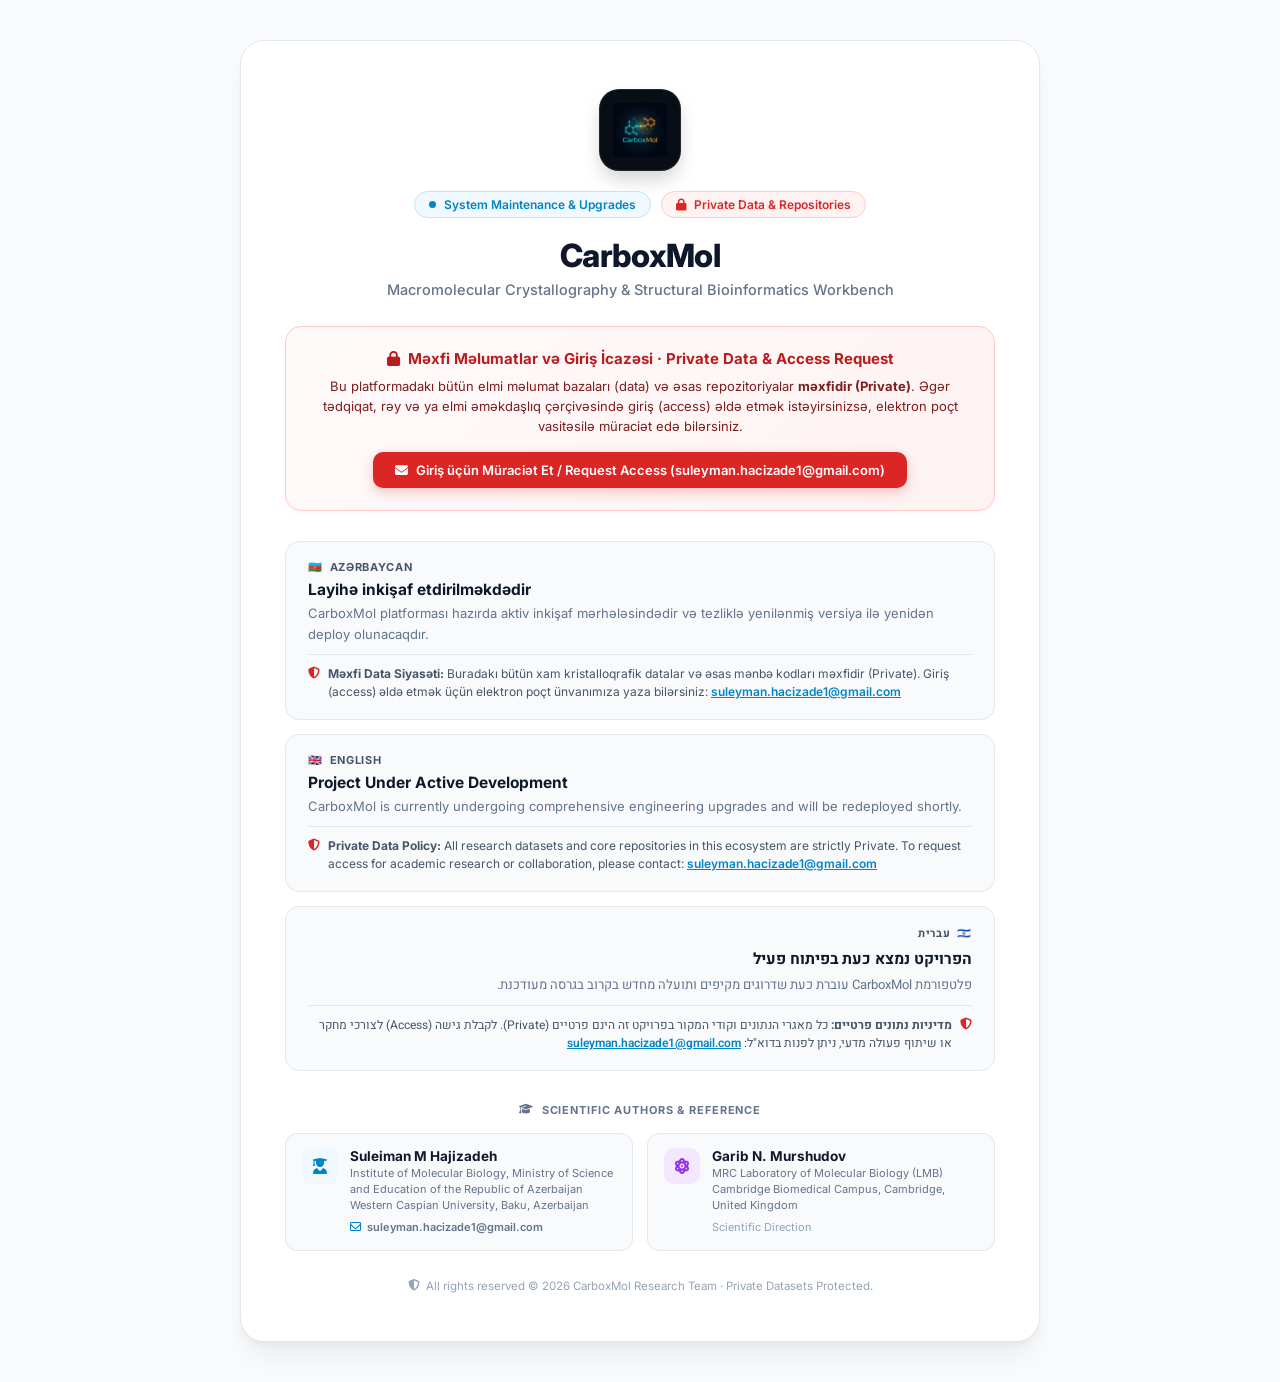
==== index.html @ 0e1c638e "docs: add private data policy and access request email to landing page" ====
<!DOCTYPE html>
<html lang="en">
<head>
    <meta charset="UTF-8">
    <meta name="viewport" content="width=device-width, initial-scale=1.0">
    <title>CarboxMol | System Maintenance &amp; Upgrades</title>
    <!-- Google Fonts -->
    <link rel="preconnect" href="https://fonts.googleapis.com">
    <link rel="preconnect" href="https://fonts.gstatic.com" crossorigin>
    <link href="https://fonts.googleapis.com/css2?family=Inter:wght@400;500;600;700;800&family=Heebo:wght@400;500;600;700;800&display=swap" rel="stylesheet">
    <!-- FontAwesome Icons -->
    <link rel="stylesheet" href="https://cdnjs.cloudflare.com/ajax/libs/font-awesome/6.5.1/css/all.min.css">
    <link rel="icon" type="image/x-icon" href="favicon.ico">
    <script>
        if (window.location.hostname.includes("carboxmol.vercel.app")) {
            window.location.replace("https://carboxmol.github.io" + window.location.pathname + window.location.search);
        }
    </script>

    <style>
        :root {
            --bg-page: #f8fafc;
            --bg-card: #ffffff;
            --text-main: #0f172a;
            --text-muted: #64748b;
            --border-color: #e2e8f0;
            --accent-blue: #0284c7;
            --accent-blue-bg: #f0f9ff;
            --accent-blue-border: #bae6fd;
            --accent-purple: #9333ea;
            --accent-purple-bg: #f3e8ff;
            --accent-red: #dc2626;
            --accent-red-bg: #fef2f2;
            --accent-red-border: #fecaca;
        }

        * {
            box-sizing: border-box;
            margin: 0;
            padding: 0;
        }

        body {
            font-family: 'Inter', system-ui, -apple-system, sans-serif;
            background-color: var(--bg-page);
            color: var(--text-main);
            min-height: 100vh;
            display: flex;
            align-items: center;
            justify-content: center;
            padding: 40px 16px;
        }

        .card {
            max-width: 800px;
            width: 100%;
            background: var(--bg-card);
            border: 1px solid var(--border-color);
            border-radius: 24px;
            box-shadow: 0 4px 6px -1px rgba(0, 0, 0, 0.04), 0 20px 25px -5px rgba(0, 0, 0, 0.05);
            padding: 48px 44px;
            text-align: center;
        }

        @media (max-width: 640px) {
            body {
                padding: 20px 12px;
            }
            .card {
                padding: 28px 18px;
                border-radius: 18px;
            }
        }

        .logo-box {
            width: 82px;
            height: 82px;
            background: #090d16;
            border-radius: 20px;
            margin: 0 auto 20px;
            display: flex;
            align-items: center;
            justify-content: center;
            box-shadow: 0 10px 20px -3px rgba(11, 15, 25, 0.2);
            border: 1px solid rgba(255, 255, 255, 0.1);
        }

        .logo-img {
            width: 54px;
            height: 54px;
            object-fit: contain;
        }

        .badges-wrap {
            display: flex;
            align-items: center;
            justify-content: center;
            flex-wrap: wrap;
            gap: 10px;
            margin-bottom: 18px;
        }

        .badge-maintenance {
            display: inline-flex;
            align-items: center;
            gap: 8px;
            padding: 5px 14px;
            border-radius: 9999px;
            background: var(--accent-blue-bg);
            border: 1px solid var(--accent-blue-border);
            color: var(--accent-blue);
            font-size: 12px;
            font-weight: 600;
        }

        .badge-dot {
            width: 7px;
            height: 7px;
            border-radius: 50%;
            background: var(--accent-blue);
        }

        .badge-private {
            display: inline-flex;
            align-items: center;
            gap: 7px;
            padding: 5px 14px;
            border-radius: 9999px;
            background: var(--accent-red-bg);
            border: 1px solid var(--accent-red-border);
            color: var(--accent-red);
            font-size: 12px;
            font-weight: 600;
        }

        .title {
            font-size: 32px;
            font-weight: 800;
            color: var(--text-main);
            margin: 0 0 6px;
            letter-spacing: -0.02em;
        }

        .subtitle {
            font-size: 14.5px;
            color: var(--text-muted);
            font-weight: 500;
            margin: 0 0 28px;
        }

        /* Dedicated Private Access Callout Card */
        .access-card {
            background: linear-gradient(135deg, #fffafa 0%, #fef2f2 100%);
            border: 1px solid var(--accent-red-border);
            border-radius: 16px;
            padding: 22px 24px;
            margin-bottom: 30px;
            text-align: center;
            box-shadow: 0 2px 8px rgba(220, 38, 38, 0.04);
        }

        .access-card-header {
            display: flex;
            align-items: center;
            justify-content: center;
            gap: 8px;
            color: #b91c1c;
            font-weight: 700;
            font-size: 15px;
            margin-bottom: 8px;
        }

        .access-card-desc {
            font-size: 13px;
            color: #7f1d1d;
            line-height: 1.55;
            margin-bottom: 16px;
            max-width: 680px;
            margin-left: auto;
            margin-right: auto;
        }

        .access-btn {
            display: inline-flex;
            align-items: center;
            gap: 8px;
            background: #dc2626;
            color: #ffffff;
            font-size: 13px;
            font-weight: 600;
            padding: 10px 22px;
            border-radius: 10px;
            text-decoration: none;
            transition: all 0.2s ease;
            box-shadow: 0 4px 12px rgba(220, 38, 38, 0.25);
        }

        .access-btn:hover {
            background: #b91c1c;
            transform: translateY(-1px);
            box-shadow: 0 6px 16px rgba(220, 38, 38, 0.35);
        }

        .lang-stack {
            display: flex;
            flex-direction: column;
            gap: 14px;
            margin-bottom: 32px;
        }

        .lang-card {
            background: #f8fafc;
            border: 1px solid var(--border-color);
            border-radius: 14px;
            padding: 18px 22px;
            text-align: left;
            transition: border-color 0.2s, box-shadow 0.2s;
        }

        .lang-card:hover {
            border-color: #cbd5e1;
            box-shadow: 0 4px 12px rgba(0, 0, 0, 0.03);
        }

        .lang-card.rtl {
            text-align: right;
            direction: rtl;
            font-family: 'Heebo', 'Inter', system-ui, sans-serif;
        }

        .lang-header {
            font-size: 11px;
            font-weight: 700;
            letter-spacing: 0.06em;
            color: #475569;
            text-transform: uppercase;
            margin-bottom: 6px;
            display: flex;
            align-items: center;
            gap: 7px;
        }

        .lang-card.rtl .lang-header {
            justify-content: flex-start;
        }

        .lang-card-title {
            font-size: 15.5px;
            font-weight: 700;
            color: var(--text-main);
            margin-bottom: 4px;
        }

        .lang-card-desc {
            font-size: 13px;
            color: var(--text-muted);
            line-height: 1.55;
        }

        .data-access-note {
            margin-top: 10px;
            padding-top: 10px;
            border-top: 1px solid var(--border-color);
            font-size: 12px;
            color: #475569;
            line-height: 1.5;
            display: flex;
            gap: 8px;
            align-items: flex-start;
        }

        .data-access-note i {
            color: #dc2626;
            margin-top: 2px;
            flex-shrink: 0;
            font-size: 12px;
        }

        .email-link {
            color: var(--accent-blue);
            text-decoration: underline;
            font-weight: 600;
            word-break: break-all;
        }

        .email-link:hover {
            color: #0369a1;
        }

        .authors-divider {
            font-size: 11px;
            font-weight: 700;
            text-transform: uppercase;
            letter-spacing: 0.08em;
            color: var(--text-muted);
            margin-bottom: 16px;
            display: flex;
            align-items: center;
            justify-content: center;
            gap: 8px;
        }

        .authors-grid {
            display: grid;
            grid-template-columns: 1fr 1fr;
            gap: 14px;
            margin-bottom: 28px;
        }

        @media (max-width: 640px) {
            .authors-grid {
                grid-template-columns: 1fr;
            }
        }

        .author-card {
            background: #f8fafc;
            border: 1px solid var(--border-color);
            border-radius: 12px;
            padding: 14px 16px;
            display: flex;
            align-items: flex-start;
            gap: 12px;
            text-align: left;
        }

        .author-icon {
            width: 36px;
            height: 36px;
            border-radius: 10px;
            display: flex;
            align-items: center;
            justify-content: center;
            font-size: 16px;
            flex-shrink: 0;
        }

        .author-icon.scholar {
            background: var(--accent-blue-bg);
            color: var(--accent-blue);
        }

        .author-icon.mrc {
            background: var(--accent-purple-bg);
            color: var(--accent-purple);
        }

        .author-info strong {
            display: block;
            font-size: 13.5px;
            font-weight: 700;
            color: var(--text-main);
            margin-bottom: 2px;
        }

        .author-info span {
            display: block;
            font-size: 11px;
            color: var(--text-muted);
            line-height: 1.45;
        }

        .author-email {
            display: inline-flex;
            align-items: center;
            gap: 5px;
            margin-top: 6px;
            font-size: 11.5px;
            color: var(--accent-blue);
            text-decoration: none;
            font-weight: 600;
        }

        .author-email:hover {
            text-decoration: underline;
        }

        .footer {
            font-size: 11.5px;
            color: #94a3b8;
            display: flex;
            align-items: center;
            justify-content: center;
            gap: 6px;
        }
    </style>
</head>
<body>

    <main class="card">
        
        <!-- Logo -->
        <div class="logo-box">
            <img src="assets/carboxmol_logo.png" alt="CarboxMol Logo" class="logo-img"
                 onerror="this.onerror=null; this.src='assets/carboxmol_logo.png';">
        </div>

        <!-- Badges -->
        <div class="badges-wrap">
            <div class="badge-maintenance">
                <span class="badge-dot"></span>
                <span>System Maintenance &amp; Upgrades</span>
            </div>
            <div class="badge-private">
                <i class="fa-solid fa-lock"></i>
                <span>Private Data &amp; Repositories</span>
            </div>
        </div>

        <!-- Title & Subtitle -->
        <h1 class="title">CarboxMol</h1>
        <p class="subtitle">Macromolecular Crystallography &amp; Structural Bioinformatics Workbench</p>

        <!-- Dedicated Private Access Callout Box -->
        <section class="access-card" aria-label="Private Data and Access Request">
            <div class="access-card-header">
                <i class="fa-solid fa-lock"></i>
                <span>Məxfi Məlumatlar və Giriş İcazəsi · Private Data &amp; Access Request</span>
            </div>
            <p class="access-card-desc">
                Bu platformadakı bütün elmi məlumat bazaları (data) və əsas repozitoriyalar <strong>məxfidir (Private)</strong>. Əgər tədqiqat, rəy və ya elmi əməkdaşlıq çərçivəsində giriş (access) əldə etmək istəyirsinizsə, elektron poçt vasitəsilə müraciət edə bilərsiniz.
            </p>
            <a href="mailto:suleyman.hacizade1@gmail.com?subject=Private%20Data%20%26%20Repository%20Access%20Request%20-%20CarboxMol" class="access-btn">
                <i class="fa-solid fa-envelope"></i>
                <span>Giriş üçün Müraciət Et / Request Access (suleyman.hacizade1@gmail.com)</span>
            </a>
        </section>

        <!-- Trilingual Language Stack (AZ, EN, HE) -->
        <section class="lang-stack" aria-label="Development &amp; Maintenance Notices">
            
            <!-- Azerbaijani -->
            <article class="lang-card">
                <div class="lang-header">
                    <span>🇦🇿</span>
                    <span>AZƏRBAYCAN</span>
                </div>
                <h2 class="lang-card-title">Layihə inkişaf etdirilməkdədir</h2>
                <p class="lang-card-desc">CarboxMol platforması hazırda aktiv inkişaf mərhələsindədir və tezliklə yenilənmiş versiya ilə yenidən deploy olunacaqdır.</p>
                <div class="data-access-note">
                    <i class="fa-solid fa-shield-halved"></i>
                    <span><strong>Məxfi Data Siyasəti:</strong> Buradakı bütün xam kristalloqrafik datalar və əsas mənbə kodları məxfidir (Private). Giriş (access) əldə etmək üçün elektron poçt ünvanımıza yaza bilərsiniz: <a href="mailto:suleyman.hacizade1@gmail.com?subject=Access%20Request%20-%20CarboxMol%20Private%20Data" class="email-link">suleyman.hacizade1@gmail.com</a></span>
                </div>
            </article>

            <!-- English -->
            <article class="lang-card">
                <div class="lang-header">
                    <span>🇬🇧</span>
                    <span>ENGLISH</span>
                </div>
                <h2 class="lang-card-title">Project Under Active Development</h2>
                <p class="lang-card-desc">CarboxMol is currently undergoing comprehensive engineering upgrades and will be redeployed shortly.</p>
                <div class="data-access-note">
                    <i class="fa-solid fa-shield-halved"></i>
                    <span><strong>Private Data Policy:</strong> All research datasets and core repositories in this ecosystem are strictly Private. To request access for academic research or collaboration, please contact: <a href="mailto:suleyman.hacizade1@gmail.com?subject=Access%20Request%20-%20CarboxMol%20Private%20Data" class="email-link">suleyman.hacizade1@gmail.com</a></span>
                </div>
            </article>

            <!-- Hebrew (RTL) -->
            <article class="lang-card rtl" dir="rtl" lang="he">
                <div class="lang-header">
                    <span>🇮🇱</span>
                    <span>עברית</span>
                </div>
                <h2 class="lang-card-title">הפרויקט נמצא כעת בפיתוח פעיל</h2>
                <p class="lang-card-desc">פלטפורמת CarboxMol עוברת כעת שדרוגים מקיפים ותועלה מחדש בקרוב בגרסה מעודכנת.</p>
                <div class="data-access-note">
                    <i class="fa-solid fa-shield-halved"></i>
                    <span><strong>מדיניות נתונים פרטיים:</strong> כל מאגרי הנתונים וקודי המקור בפרויקט זה הינם פרטיים (Private). לקבלת גישה (Access) לצורכי מחקר או שיתוף פעולה מדעי, ניתן לפנות בדוא"ל: <a href="mailto:suleyman.hacizade1@gmail.com?subject=Access%20Request%20-%20CarboxMol%20Private%20Data" class="email-link">suleyman.hacizade1@gmail.com</a></span>
                </div>
            </article>

        </section>

        <!-- Scientific Authors & Reference -->
        <section class="authors-section" aria-label="Scientific Authors">
            <div class="authors-divider">
                <i class="fa-solid fa-graduation-cap"></i>
                <span>SCIENTIFIC AUTHORS &amp; REFERENCE</span>
            </div>

            <div class="authors-grid">
                <div class="author-card">
                    <div class="author-icon scholar">
                        <i class="fa-solid fa-user-graduate"></i>
                    </div>
                    <div class="author-info">
                        <strong>Suleiman M Hajizadeh</strong>
                        <span>Institute of Molecular Biology, Ministry of Science and Education of the Republic of Azerbaijan</span>
                        <span>Western Caspian University, Baku, Azerbaijan</span>
                        <a href="mailto:suleyman.hacizade1@gmail.com?subject=Access%20Request%20-%20CarboxMol%20Private%20Data" class="author-email" title="Elektron poçt vasitəsilə müraciət et">
                            <i class="fa-regular fa-envelope"></i>
                            <span>suleyman.hacizade1@gmail.com</span>
                        </a>
                    </div>
                </div>

                <div class="author-card">
                    <div class="author-icon mrc">
                        <i class="fa-solid fa-atom"></i>
                    </div>
                    <div class="author-info">
                        <strong>Garib N. Murshudov</strong>
                        <span>MRC Laboratory of Molecular Biology (LMB)</span>
                        <span>Cambridge Biomedical Campus, Cambridge, United Kingdom</span>
                        <span style="margin-top: 6px; color: #94a3b8; font-size: 11px;">Scientific Direction</span>
                    </div>
                </div>
            </div>
        </section>

        <!-- Footer -->
        <footer class="footer">
            <i class="fa-solid fa-shield-halved"></i>
            <span>All rights reserved © 2026 CarboxMol Research Team · Private Datasets Protected.</span>
        </footer>

    </main>

</body>
</html>
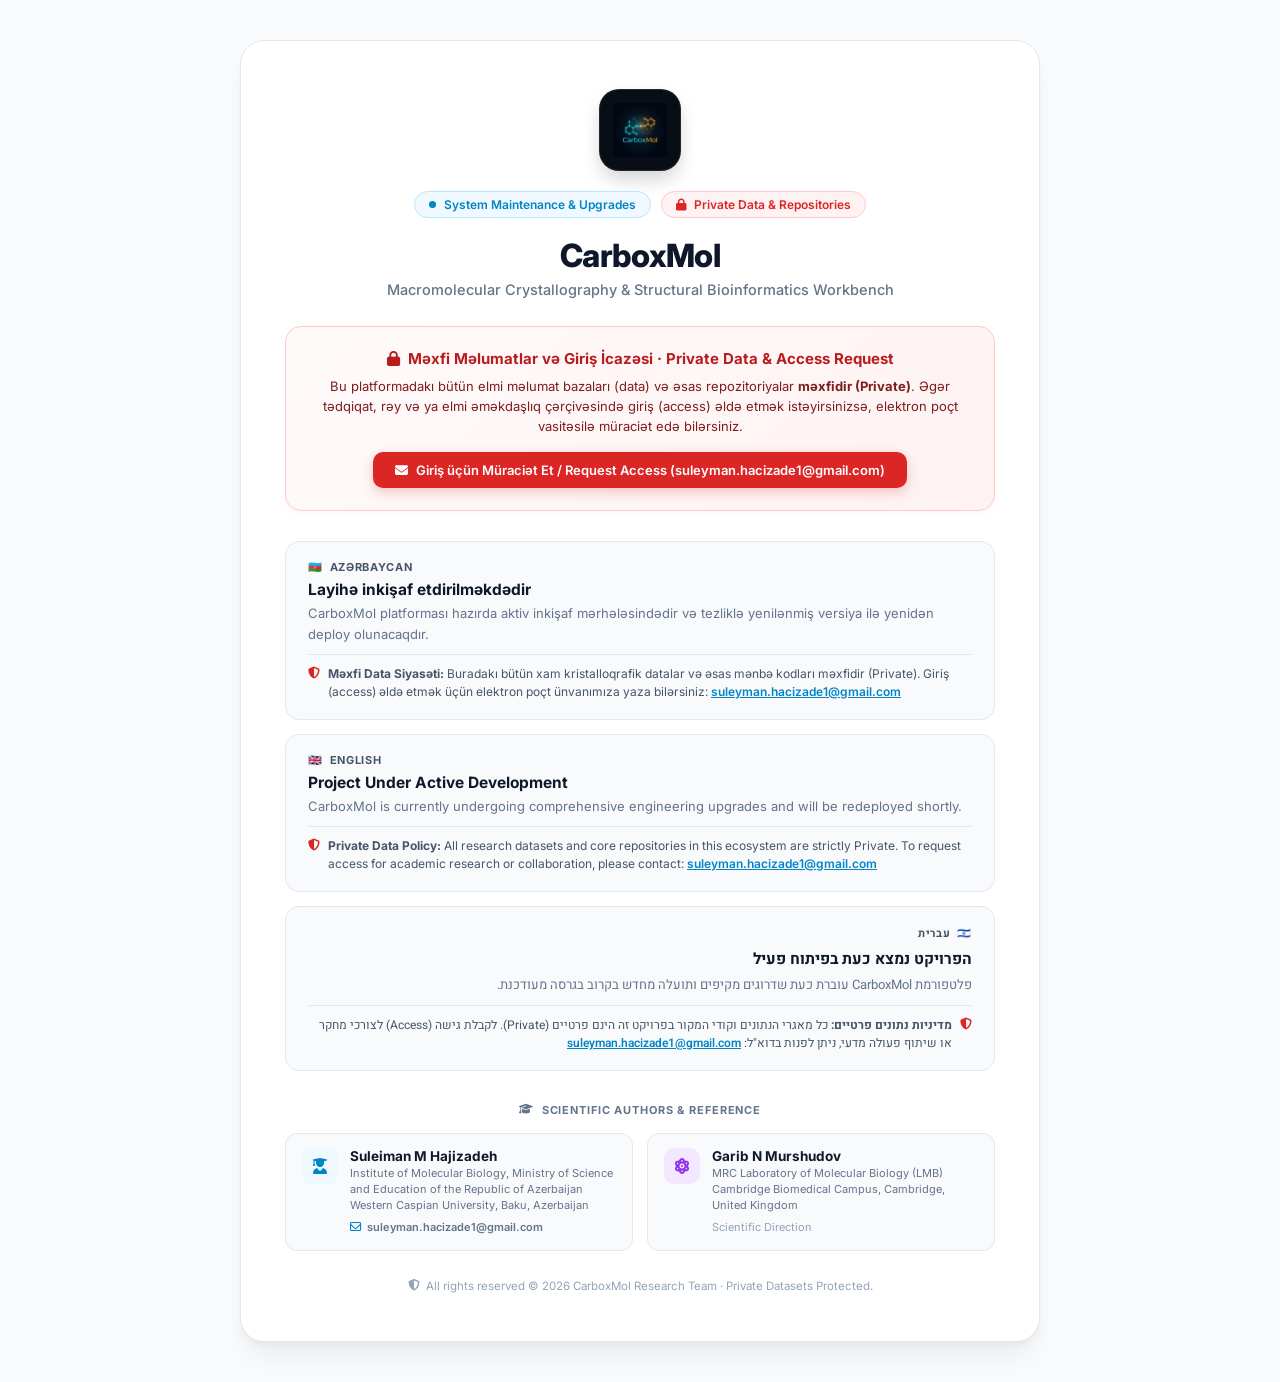
==== commit 4155c06b: "docs: standardize author attribution to Garib N Murshudov and sync maintenance" ====
--- a/index.html
+++ b/index.html
@@ -501,7 +501,7 @@
                         <i class="fa-solid fa-atom"></i>
                     </div>
                     <div class="author-info">
-                        <strong>Garib N. Murshudov</strong>
+                        <strong>Garib N Murshudov</strong>
                         <span>MRC Laboratory of Molecular Biology (LMB)</span>
                         <span>Cambridge Biomedical Campus, Cambridge, United Kingdom</span>
                         <span style="margin-top: 6px; color: #94a3b8; font-size: 11px;">Scientific Direction</span>
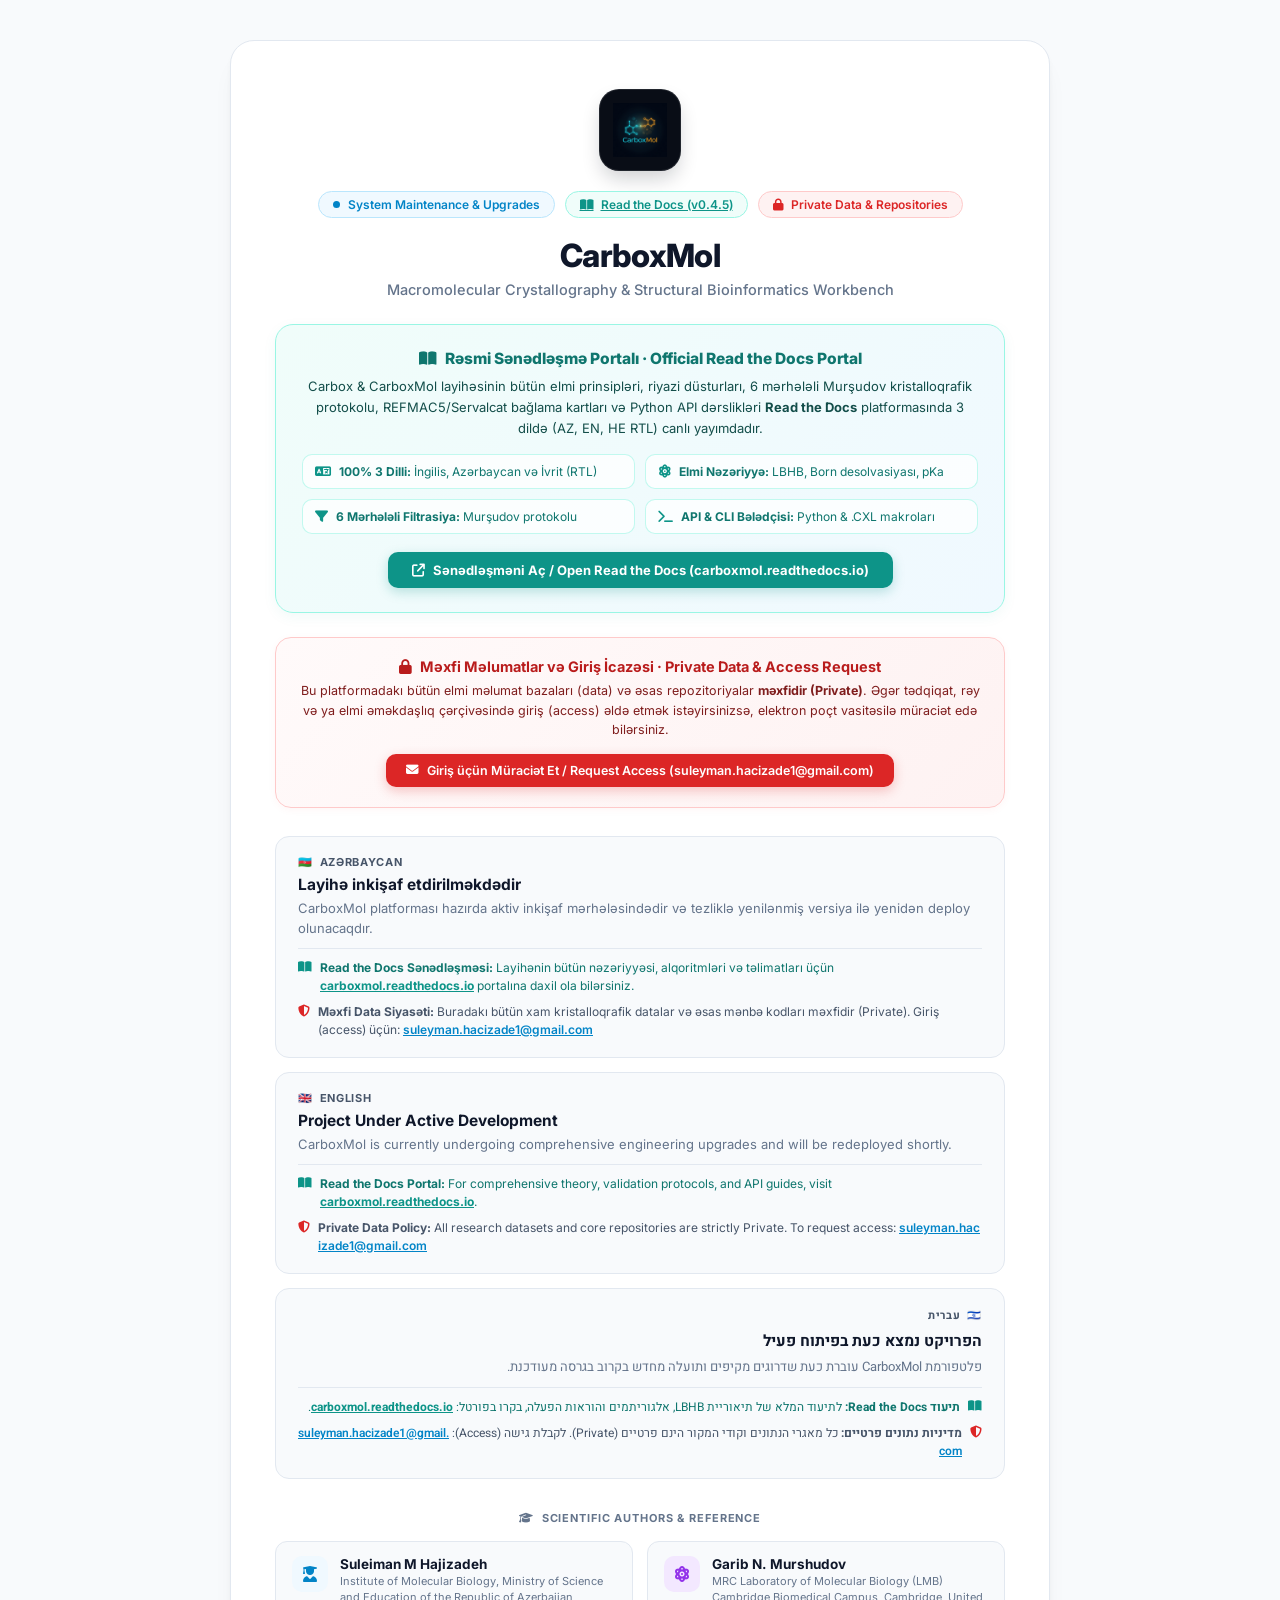
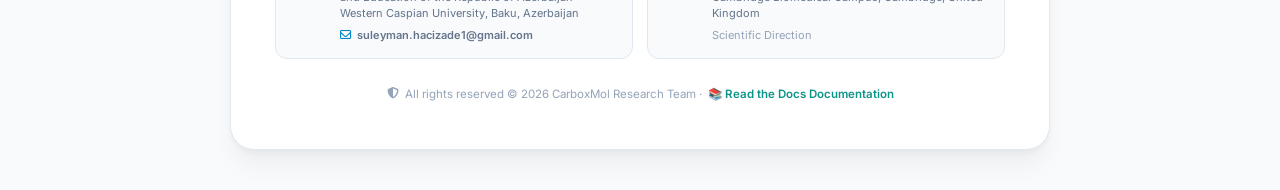
==== commit 01181be4: "docs: add Read the Docs portal links and card to landing page" ====
--- a/index.html
+++ b/index.html
@@ -32,6 +32,9 @@
             --accent-red: #dc2626;
             --accent-red-bg: #fef2f2;
             --accent-red-border: #fecaca;
+            --accent-teal: #0d9488;
+            --accent-teal-bg: #f0fdfa;
+            --accent-teal-border: #99f6e4;
         }
 
         * {
@@ -52,7 +55,7 @@
         }
 
         .card {
-            max-width: 800px;
+            max-width: 820px;
             width: 100%;
             background: var(--bg-card);
             border: 1px solid var(--border-color);
@@ -133,6 +136,25 @@
             font-weight: 600;
         }
 
+        .badge-rtd {
+            display: inline-flex;
+            align-items: center;
+            gap: 7px;
+            padding: 5px 14px;
+            border-radius: 9999px;
+            background: var(--accent-teal-bg);
+            border: 1px solid var(--accent-teal-border);
+            color: var(--accent-teal);
+            font-size: 12px;
+            font-weight: 600;
+            transition: all 0.2s ease;
+        }
+
+        .badge-rtd:hover {
+            background: #ccfbf1;
+            transform: translateY(-1px);
+        }
+
         .title {
             font-size: 32px;
             font-weight: 800;
@@ -145,7 +167,92 @@
             font-size: 14.5px;
             color: var(--text-muted);
             font-weight: 500;
-            margin: 0 0 28px;
+            margin: 0 0 26px;
+        }
+
+        /* Read the Docs Spotlight Card */
+        .rtd-card {
+            background: linear-gradient(135deg, #f0fdfa 0%, #f0f9ff 100%);
+            border: 1px solid #99f6e4;
+            border-radius: 18px;
+            padding: 24px 26px;
+            margin-bottom: 24px;
+            text-align: center;
+            box-shadow: 0 4px 14px rgba(13, 148, 136, 0.06);
+        }
+
+        .rtd-card-header {
+            display: flex;
+            align-items: center;
+            justify-content: center;
+            gap: 9px;
+            color: #0f766e;
+            font-weight: 800;
+            font-size: 15.5px;
+            margin-bottom: 8px;
+        }
+
+        .rtd-card-desc {
+            font-size: 13px;
+            color: #134e4a;
+            line-height: 1.6;
+            margin-bottom: 16px;
+            max-width: 720px;
+            margin-left: auto;
+            margin-right: auto;
+        }
+
+        .rtd-features-grid {
+            display: grid;
+            grid-template-columns: repeat(2, 1fr);
+            gap: 10px;
+            margin-bottom: 18px;
+            text-align: left;
+        }
+
+        @media (max-width: 640px) {
+            .rtd-features-grid {
+                grid-template-columns: 1fr;
+            }
+        }
+
+        .rtd-feature-item {
+            background: rgba(255, 255, 255, 0.7);
+            border: 1px solid rgba(153, 246, 228, 0.6);
+            border-radius: 10px;
+            padding: 9px 12px;
+            font-size: 12px;
+            color: #0f766e;
+            display: flex;
+            align-items: center;
+            gap: 8px;
+        }
+
+        .rtd-feature-item i {
+            color: #0d9488;
+            font-size: 13px;
+            flex-shrink: 0;
+        }
+
+        .rtd-btn {
+            display: inline-flex;
+            align-items: center;
+            gap: 8px;
+            background: #0d9488;
+            color: #ffffff;
+            font-size: 13px;
+            font-weight: 700;
+            padding: 10px 24px;
+            border-radius: 10px;
+            text-decoration: none;
+            transition: all 0.2s ease;
+            box-shadow: 0 4px 12px rgba(13, 148, 136, 0.25);
+        }
+
+        .rtd-btn:hover {
+            background: #0f766e;
+            transform: translateY(-1px);
+            box-shadow: 0 6px 16px rgba(13, 148, 136, 0.35);
         }
 
         /* Dedicated Private Access Callout Card */
@@ -153,8 +260,8 @@
             background: linear-gradient(135deg, #fffafa 0%, #fef2f2 100%);
             border: 1px solid var(--accent-red-border);
             border-radius: 16px;
-            padding: 22px 24px;
-            margin-bottom: 30px;
+            padding: 20px 24px;
+            margin-bottom: 28px;
             text-align: center;
             box-shadow: 0 2px 8px rgba(220, 38, 38, 0.04);
         }
@@ -166,15 +273,15 @@
             gap: 8px;
             color: #b91c1c;
             font-weight: 700;
-            font-size: 15px;
-            margin-bottom: 8px;
+            font-size: 14.5px;
+            margin-bottom: 6px;
         }
 
         .access-card-desc {
-            font-size: 13px;
+            font-size: 12.5px;
             color: #7f1d1d;
             line-height: 1.55;
-            margin-bottom: 16px;
+            margin-bottom: 14px;
             max-width: 680px;
             margin-left: auto;
             margin-right: auto;
@@ -186,9 +293,9 @@
             gap: 8px;
             background: #dc2626;
             color: #ffffff;
-            font-size: 13px;
+            font-size: 12.5px;
             font-weight: 600;
-            padding: 10px 22px;
+            padding: 9px 20px;
             border-radius: 10px;
             text-decoration: none;
             transition: all 0.2s ease;
@@ -257,10 +364,27 @@
             line-height: 1.55;
         }
 
-        .data-access-note {
+        .docs-highlight-note {
             margin-top: 10px;
             padding-top: 10px;
             border-top: 1px solid var(--border-color);
+            font-size: 12px;
+            color: #0f766e;
+            line-height: 1.5;
+            display: flex;
+            gap: 8px;
+            align-items: flex-start;
+        }
+
+        .docs-highlight-note i {
+            color: #0d9488;
+            margin-top: 2px;
+            flex-shrink: 0;
+            font-size: 12px;
+        }
+
+        .data-access-note {
+            margin-top: 8px;
             font-size: 12px;
             color: #475569;
             line-height: 1.5;
@@ -274,6 +398,16 @@
             margin-top: 2px;
             flex-shrink: 0;
             font-size: 12px;
+        }
+
+        .docs-link {
+            color: #0d9488;
+            text-decoration: underline;
+            font-weight: 700;
+        }
+
+        .docs-link:hover {
+            color: #0f766e;
         }
 
         .email-link {
@@ -382,6 +516,17 @@
             align-items: center;
             justify-content: center;
             gap: 6px;
+            flex-wrap: wrap;
+        }
+
+        .footer a {
+            color: #0d9488;
+            text-decoration: none;
+            font-weight: 600;
+        }
+
+        .footer a:hover {
+            text-decoration: underline;
         }
     </style>
 </head>
@@ -401,6 +546,10 @@
                 <span class="badge-dot"></span>
                 <span>System Maintenance &amp; Upgrades</span>
             </div>
+            <a href="https://carboxmol.readthedocs.io/" target="_blank" rel="noopener noreferrer" class="badge-rtd" title="Read the Docs rəsmi sənədləşməsi">
+                <i class="fa-solid fa-book-open"></i>
+                <span>Read the Docs (v0.4.5)</span>
+            </a>
             <div class="badge-private">
                 <i class="fa-solid fa-lock"></i>
                 <span>Private Data &amp; Repositories</span>
@@ -410,6 +559,39 @@
         <!-- Title & Subtitle -->
         <h1 class="title">CarboxMol</h1>
         <p class="subtitle">Macromolecular Crystallography &amp; Structural Bioinformatics Workbench</p>
+
+        <!-- Read the Docs Spotlight Card -->
+        <section class="rtd-card" aria-label="Official Documentation Portal">
+            <div class="rtd-card-header">
+                <i class="fa-solid fa-book-open"></i>
+                <span>Rəsmi Sənədləşmə Portalı · Official Read the Docs Portal</span>
+            </div>
+            <p class="rtd-card-desc">
+                Carbox &amp; CarboxMol layihəsinin bütün elmi prinsipləri, riyazi düsturları, 6 mərhələli Murşudov kristalloqrafik protokolu, REFMAC5/Servalcat bağlama kartları və Python API dərslikləri <strong>Read the Docs</strong> platformasında 3 dildə (AZ, EN, HE RTL) canlı yayımdadır.
+            </p>
+            <div class="rtd-features-grid">
+                <div class="rtd-feature-item">
+                    <i class="fa-solid fa-language"></i>
+                    <span><strong>100% 3 Dilli:</strong> İngilis, Azərbaycan və İvrit (RTL)</span>
+                </div>
+                <div class="rtd-feature-item">
+                    <i class="fa-solid fa-atom"></i>
+                    <span><strong>Elmi Nəzəriyyə:</strong> LBHB, Born desolvasiyası, pKa</span>
+                </div>
+                <div class="rtd-feature-item">
+                    <i class="fa-solid fa-filter"></i>
+                    <span><strong>6 Mərhələli Filtrasiya:</strong> Murşudov protokolu</span>
+                </div>
+                <div class="rtd-feature-item">
+                    <i class="fa-solid fa-terminal"></i>
+                    <span><strong>API &amp; CLI Bələdçisi:</strong> Python &amp; .CXL makroları</span>
+                </div>
+            </div>
+            <a href="https://carboxmol.readthedocs.io/" target="_blank" rel="noopener noreferrer" class="rtd-btn">
+                <i class="fa-solid fa-arrow-up-right-from-square"></i>
+                <span>Sənədləşməni Aç / Open Read the Docs (carboxmol.readthedocs.io)</span>
+            </a>
+        </section>
 
         <!-- Dedicated Private Access Callout Box -->
         <section class="access-card" aria-label="Private Data and Access Request">
@@ -437,9 +619,13 @@
                 </div>
                 <h2 class="lang-card-title">Layihə inkişaf etdirilməkdədir</h2>
                 <p class="lang-card-desc">CarboxMol platforması hazırda aktiv inkişaf mərhələsindədir və tezliklə yenilənmiş versiya ilə yenidən deploy olunacaqdır.</p>
+                <div class="docs-highlight-note">
+                    <i class="fa-solid fa-book-open"></i>
+                    <span><strong>Read the Docs Sənədləşməsi:</strong> Layihənin bütün nəzəriyyəsi, alqoritmləri və təlimatları üçün <a href="https://carboxmol.readthedocs.io/" target="_blank" rel="noopener noreferrer" class="docs-link">carboxmol.readthedocs.io</a> portalına daxil ola bilərsiniz.</span>
+                </div>
                 <div class="data-access-note">
                     <i class="fa-solid fa-shield-halved"></i>
-                    <span><strong>Məxfi Data Siyasəti:</strong> Buradakı bütün xam kristalloqrafik datalar və əsas mənbə kodları məxfidir (Private). Giriş (access) əldə etmək üçün elektron poçt ünvanımıza yaza bilərsiniz: <a href="mailto:suleyman.hacizade1@gmail.com?subject=Access%20Request%20-%20CarboxMol%20Private%20Data" class="email-link">suleyman.hacizade1@gmail.com</a></span>
+                    <span><strong>Məxfi Data Siyasəti:</strong> Buradakı bütün xam kristalloqrafik datalar və əsas mənbə kodları məxfidir (Private). Giriş (access) üçün: <a href="mailto:suleyman.hacizade1@gmail.com?subject=Access%20Request%20-%20CarboxMol%20Private%20Data" class="email-link">suleyman.hacizade1@gmail.com</a></span>
                 </div>
             </article>
 
@@ -451,9 +637,13 @@
                 </div>
                 <h2 class="lang-card-title">Project Under Active Development</h2>
                 <p class="lang-card-desc">CarboxMol is currently undergoing comprehensive engineering upgrades and will be redeployed shortly.</p>
+                <div class="docs-highlight-note">
+                    <i class="fa-solid fa-book-open"></i>
+                    <span><strong>Read the Docs Portal:</strong> For comprehensive theory, validation protocols, and API guides, visit <a href="https://carboxmol.readthedocs.io/" target="_blank" rel="noopener noreferrer" class="docs-link">carboxmol.readthedocs.io</a>.</span>
+                </div>
                 <div class="data-access-note">
                     <i class="fa-solid fa-shield-halved"></i>
-                    <span><strong>Private Data Policy:</strong> All research datasets and core repositories in this ecosystem are strictly Private. To request access for academic research or collaboration, please contact: <a href="mailto:suleyman.hacizade1@gmail.com?subject=Access%20Request%20-%20CarboxMol%20Private%20Data" class="email-link">suleyman.hacizade1@gmail.com</a></span>
+                    <span><strong>Private Data Policy:</strong> All research datasets and core repositories are strictly Private. To request access: <a href="mailto:suleyman.hacizade1@gmail.com?subject=Access%20Request%20-%20CarboxMol%20Private%20Data" class="email-link">suleyman.hacizade1@gmail.com</a></span>
                 </div>
             </article>
 
@@ -465,9 +655,13 @@
                 </div>
                 <h2 class="lang-card-title">הפרויקט נמצא כעת בפיתוח פעיל</h2>
                 <p class="lang-card-desc">פלטפורמת CarboxMol עוברת כעת שדרוגים מקיפים ותועלה מחדש בקרוב בגרסה מעודכנת.</p>
+                <div class="docs-highlight-note">
+                    <i class="fa-solid fa-book-open"></i>
+                    <span><strong>תיעוד Read the Docs:</strong> לתיעוד המלא של תיאוריית LBHB, אלגוריתמים והוראות הפעלה, בקרו בפורטל: <a href="https://carboxmol.readthedocs.io/" target="_blank" rel="noopener noreferrer" class="docs-link">carboxmol.readthedocs.io</a>.</span>
+                </div>
                 <div class="data-access-note">
                     <i class="fa-solid fa-shield-halved"></i>
-                    <span><strong>מדיניות נתונים פרטיים:</strong> כל מאגרי הנתונים וקודי המקור בפרויקט זה הינם פרטיים (Private). לקבלת גישה (Access) לצורכי מחקר או שיתוף פעולה מדעי, ניתן לפנות בדוא"ל: <a href="mailto:suleyman.hacizade1@gmail.com?subject=Access%20Request%20-%20CarboxMol%20Private%20Data" class="email-link">suleyman.hacizade1@gmail.com</a></span>
+                    <span><strong>מדיניות נתונים פרטיים:</strong> כל מאגרי הנתונים וקודי המקור הינם פרטיים (Private). לקבלת גישה (Access): <a href="mailto:suleyman.hacizade1@gmail.com?subject=Access%20Request%20-%20CarboxMol%20Private%20Data" class="email-link">suleyman.hacizade1@gmail.com</a></span>
                 </div>
             </article>
 
@@ -501,7 +695,7 @@
                         <i class="fa-solid fa-atom"></i>
                     </div>
                     <div class="author-info">
-                        <strong>Garib N Murshudov</strong>
+                        <strong>Garib N. Murshudov</strong>
                         <span>MRC Laboratory of Molecular Biology (LMB)</span>
                         <span>Cambridge Biomedical Campus, Cambridge, United Kingdom</span>
                         <span style="margin-top: 6px; color: #94a3b8; font-size: 11px;">Scientific Direction</span>
@@ -513,7 +707,8 @@
         <!-- Footer -->
         <footer class="footer">
             <i class="fa-solid fa-shield-halved"></i>
-            <span>All rights reserved © 2026 CarboxMol Research Team · Private Datasets Protected.</span>
+            <span>All rights reserved © 2026 CarboxMol Research Team ·</span>
+            <a href="https://carboxmol.readthedocs.io/" target="_blank" rel="noopener noreferrer">📚 Read the Docs Documentation</a>
         </footer>
 
     </main>
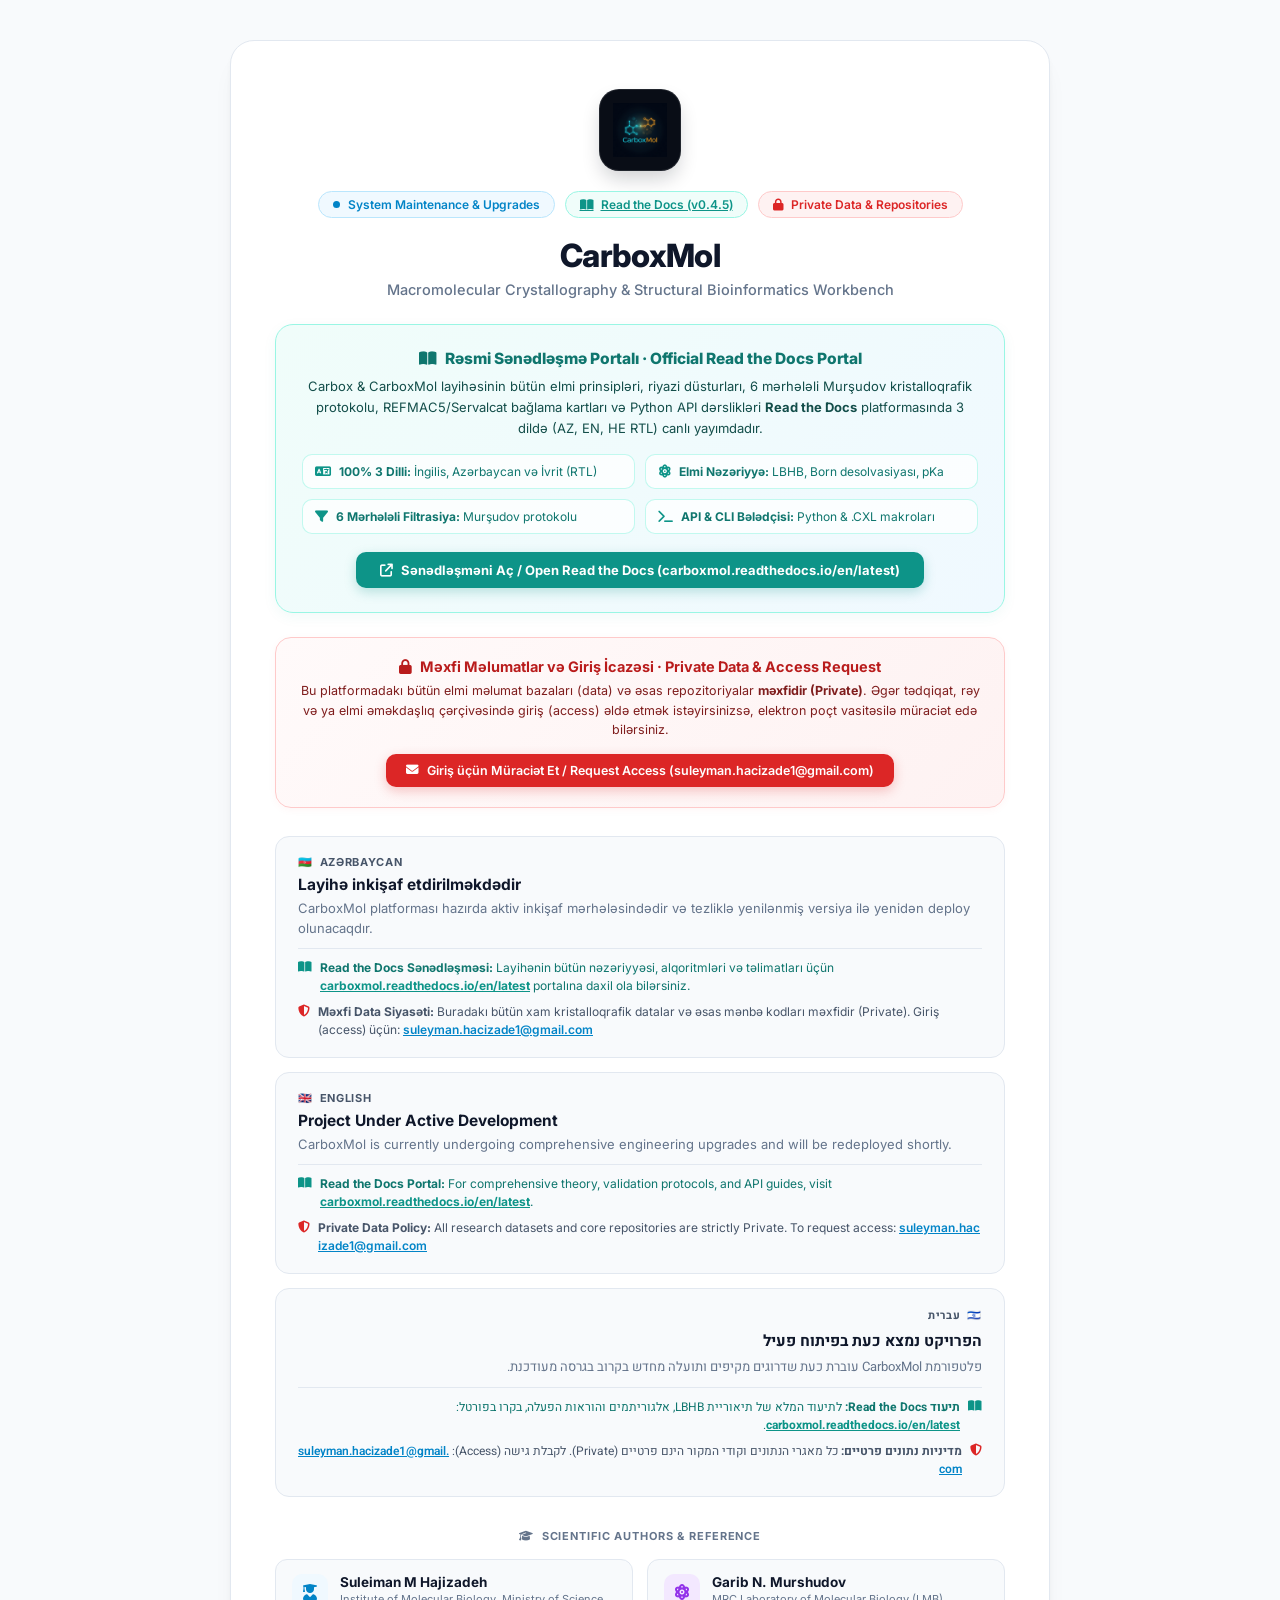
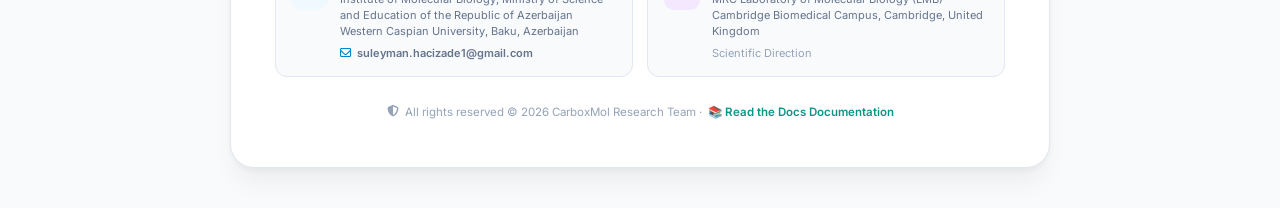
==== commit d3eda562: "docs: update Read the Docs canonical URL to https://carboxmol.readthedocs.io/en/latest/" ====
--- a/index.html
+++ b/index.html
@@ -546,7 +546,7 @@
                 <span class="badge-dot"></span>
                 <span>System Maintenance &amp; Upgrades</span>
             </div>
-            <a href="https://carboxmol.readthedocs.io/" target="_blank" rel="noopener noreferrer" class="badge-rtd" title="Read the Docs rəsmi sənədləşməsi">
+            <a href="https://carboxmol.readthedocs.io/en/latest/" target="_blank" rel="noopener noreferrer" class="badge-rtd" title="Read the Docs rəsmi sənədləşməsi">
                 <i class="fa-solid fa-book-open"></i>
                 <span>Read the Docs (v0.4.5)</span>
             </a>
@@ -587,9 +587,9 @@
                     <span><strong>API &amp; CLI Bələdçisi:</strong> Python &amp; .CXL makroları</span>
                 </div>
             </div>
-            <a href="https://carboxmol.readthedocs.io/" target="_blank" rel="noopener noreferrer" class="rtd-btn">
+            <a href="https://carboxmol.readthedocs.io/en/latest/" target="_blank" rel="noopener noreferrer" class="rtd-btn">
                 <i class="fa-solid fa-arrow-up-right-from-square"></i>
-                <span>Sənədləşməni Aç / Open Read the Docs (carboxmol.readthedocs.io)</span>
+                <span>Sənədləşməni Aç / Open Read the Docs (carboxmol.readthedocs.io/en/latest)</span>
             </a>
         </section>
 
@@ -621,7 +621,7 @@
                 <p class="lang-card-desc">CarboxMol platforması hazırda aktiv inkişaf mərhələsindədir və tezliklə yenilənmiş versiya ilə yenidən deploy olunacaqdır.</p>
                 <div class="docs-highlight-note">
                     <i class="fa-solid fa-book-open"></i>
-                    <span><strong>Read the Docs Sənədləşməsi:</strong> Layihənin bütün nəzəriyyəsi, alqoritmləri və təlimatları üçün <a href="https://carboxmol.readthedocs.io/" target="_blank" rel="noopener noreferrer" class="docs-link">carboxmol.readthedocs.io</a> portalına daxil ola bilərsiniz.</span>
+                    <span><strong>Read the Docs Sənədləşməsi:</strong> Layihənin bütün nəzəriyyəsi, alqoritmləri və təlimatları üçün <a href="https://carboxmol.readthedocs.io/en/latest/" target="_blank" rel="noopener noreferrer" class="docs-link">carboxmol.readthedocs.io/en/latest</a> portalına daxil ola bilərsiniz.</span>
                 </div>
                 <div class="data-access-note">
                     <i class="fa-solid fa-shield-halved"></i>
@@ -639,7 +639,7 @@
                 <p class="lang-card-desc">CarboxMol is currently undergoing comprehensive engineering upgrades and will be redeployed shortly.</p>
                 <div class="docs-highlight-note">
                     <i class="fa-solid fa-book-open"></i>
-                    <span><strong>Read the Docs Portal:</strong> For comprehensive theory, validation protocols, and API guides, visit <a href="https://carboxmol.readthedocs.io/" target="_blank" rel="noopener noreferrer" class="docs-link">carboxmol.readthedocs.io</a>.</span>
+                    <span><strong>Read the Docs Portal:</strong> For comprehensive theory, validation protocols, and API guides, visit <a href="https://carboxmol.readthedocs.io/en/latest/" target="_blank" rel="noopener noreferrer" class="docs-link">carboxmol.readthedocs.io/en/latest</a>.</span>
                 </div>
                 <div class="data-access-note">
                     <i class="fa-solid fa-shield-halved"></i>
@@ -657,7 +657,7 @@
                 <p class="lang-card-desc">פלטפורמת CarboxMol עוברת כעת שדרוגים מקיפים ותועלה מחדש בקרוב בגרסה מעודכנת.</p>
                 <div class="docs-highlight-note">
                     <i class="fa-solid fa-book-open"></i>
-                    <span><strong>תיעוד Read the Docs:</strong> לתיעוד המלא של תיאוריית LBHB, אלגוריתמים והוראות הפעלה, בקרו בפורטל: <a href="https://carboxmol.readthedocs.io/" target="_blank" rel="noopener noreferrer" class="docs-link">carboxmol.readthedocs.io</a>.</span>
+                    <span><strong>תיעוד Read the Docs:</strong> לתיעוד המלא של תיאוריית LBHB, אלגוריתמים והוראות הפעלה, בקרו בפורטל: <a href="https://carboxmol.readthedocs.io/en/latest/" target="_blank" rel="noopener noreferrer" class="docs-link">carboxmol.readthedocs.io/en/latest</a>.</span>
                 </div>
                 <div class="data-access-note">
                     <i class="fa-solid fa-shield-halved"></i>
@@ -708,7 +708,7 @@
         <footer class="footer">
             <i class="fa-solid fa-shield-halved"></i>
             <span>All rights reserved © 2026 CarboxMol Research Team ·</span>
-            <a href="https://carboxmol.readthedocs.io/" target="_blank" rel="noopener noreferrer">📚 Read the Docs Documentation</a>
+            <a href="https://carboxmol.readthedocs.io/en/latest/" target="_blank" rel="noopener noreferrer">📚 Read the Docs Documentation</a>
         </footer>
 
     </main>
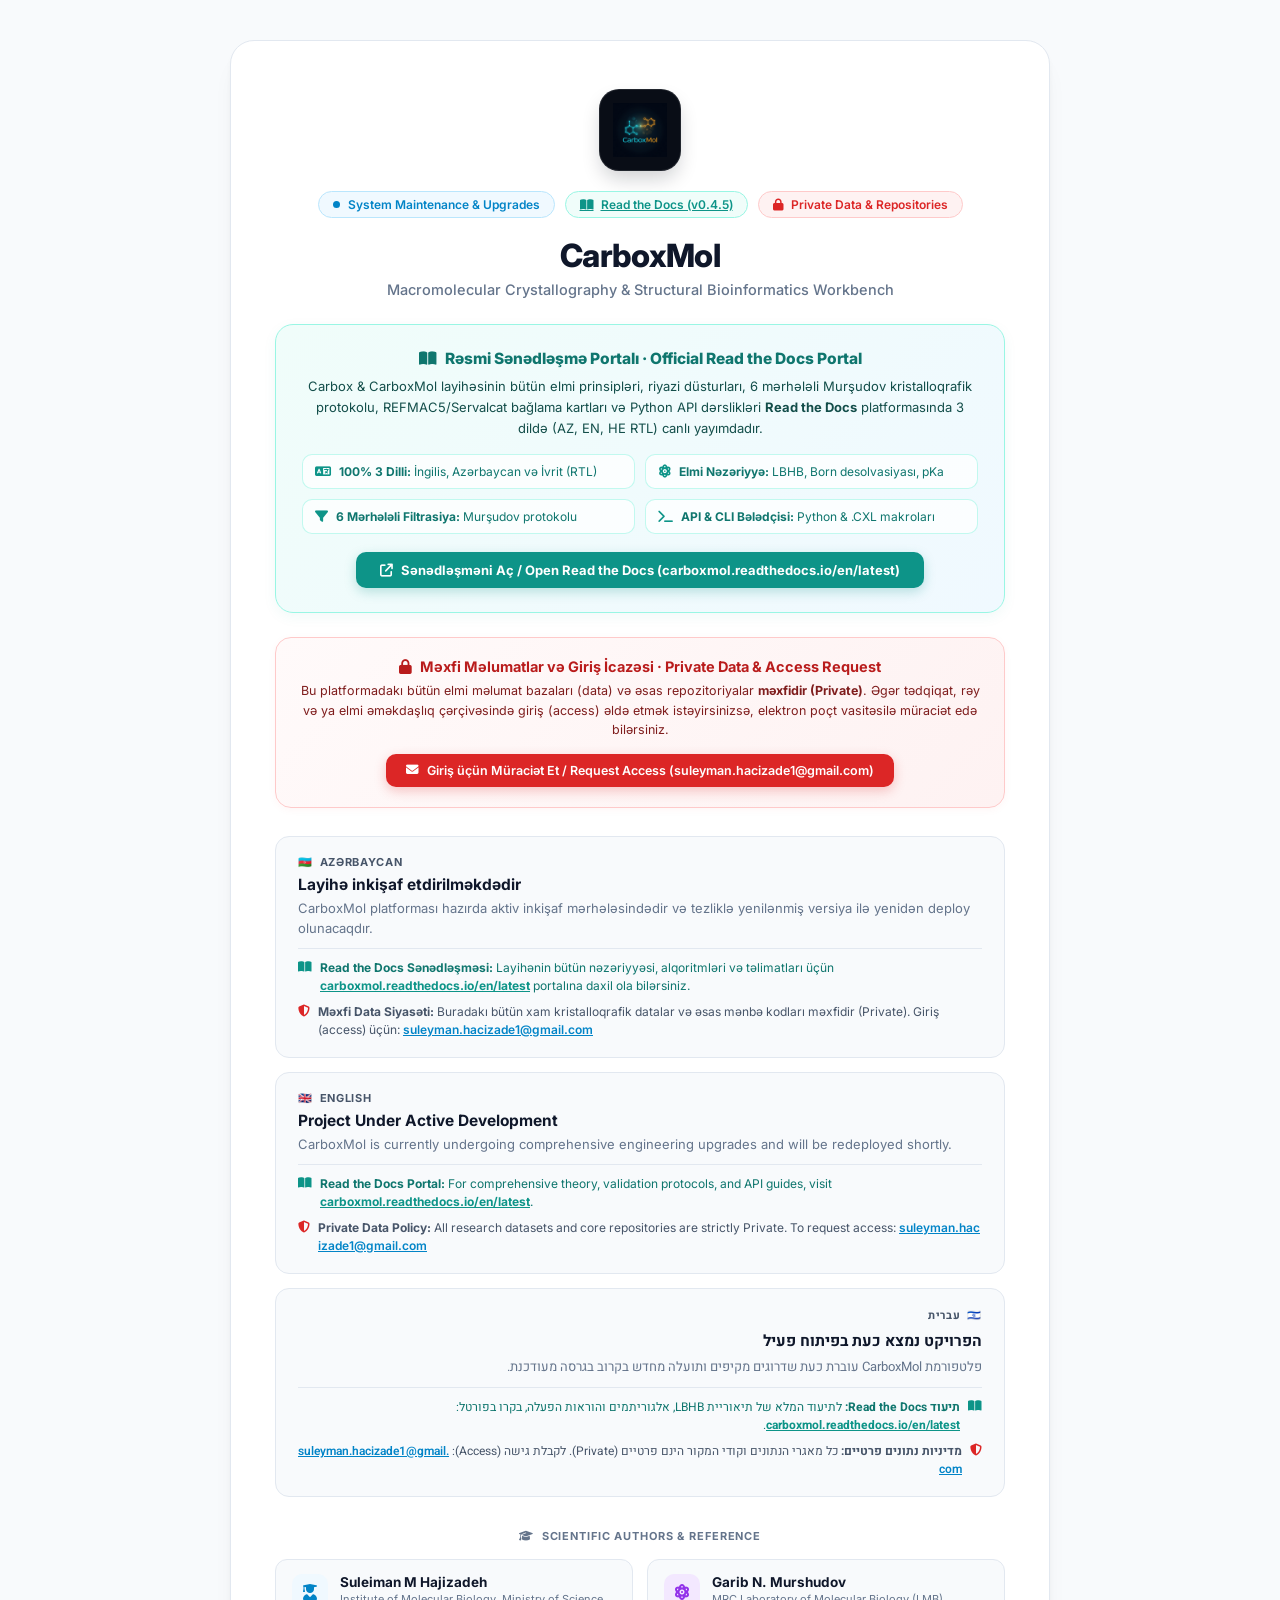
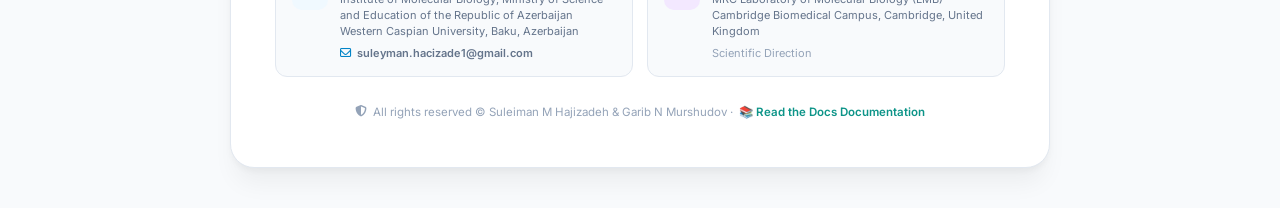
==== commit 1d572451: "chore: remove all placeholder domains, fictional team names, and Release 2026 labels; restore real a" ====
--- a/index.html
+++ b/index.html
@@ -3,7 +3,94 @@
 <head>
     <meta charset="UTF-8">
     <meta name="viewport" content="width=device-width, initial-scale=1.0">
-    <title>CarboxMol | System Maintenance &amp; Upgrades</title>
+    <title>CarboxMol · Macromolecular Crystallography &amp; GROMACS 3D Simulation Platform</title>
+
+    <!-- Comprehensive Search Engine Optimization (SEO) -->
+    <meta name="description" content="CarboxMol is an open-access platform for macromolecular crystallography, carboxyl protonation states, low-barrier hydrogen bonds (LBHB), and real-time GROMACS molecular dynamics simulations.">
+    <meta name="keywords" content="CarboxMol, Carbox, macromolecular crystallography, GROMACS, molecular dynamics, PDB, Protein Data Bank, structural biology, carboxyl pairs, aspartic acid, glutamic acid, pKa shift, low-barrier hydrogen bonds, LBHB, electron density, CCP4, Gemmi, Cambridge, Baku, bioinformatics, biophysics, 3D molecular viewer">
+    <meta name="author" content="Suleiman M Hajizadeh &amp; Garib N Murshudov">
+    <meta name="robots" content="index, follow, max-snippet:-1, max-image-preview:large, max-video-preview:-1">
+    <meta name="googlebot" content="index, follow, max-snippet:-1, max-image-preview:large, max-video-preview:-1">
+    <meta name="bingbot" content="index, follow, max-snippet:-1, max-image-preview:large, max-video-preview:-1">
+
+    <!-- Canonical URL and Multilingual Alternates -->
+    <link rel="canonical" href="https://carboxmol.github.io/">
+    <link rel="alternate" hreflang="en" href="https://carboxmol.github.io/?lang=en">
+    <link rel="alternate" hreflang="az" href="https://carboxmol.github.io/?lang=az">
+    <link rel="alternate" hreflang="he" href="https://carboxmol.github.io/?lang=he">
+    <link rel="alternate" hreflang="x-default" href="https://carboxmol.github.io/">
+
+    <!-- Open Graph (Facebook, LinkedIn, Slack, Telegram, WhatsApp) -->
+    <meta property="og:site_name" content="CarboxMol Platform">
+    <meta property="og:type" content="website">
+    <meta property="og:url" content="https://carboxmol.github.io/">
+    <meta property="og:title" content="CarboxMol · Macromolecular Crystallography &amp; GROMACS 3D Simulation Platform">
+    <meta property="og:description" content="Open-access macromolecular crystallography and molecular dynamics (GROMACS) platform for high-resolution PDB structure analysis, carboxyl-carboxyl interactions, pKa shifts, and electron density validation.">
+    <meta property="og:image" content="https://carboxmol.github.io/assets/carboxmol_logo.png">
+    <meta property="og:image:alt" content="CarboxMol Crystallographic Studio Logo">
+    <meta property="og:image:width" content="1200">
+    <meta property="og:image:height" content="630">
+    <meta property="og:locale" content="en_US">
+    <meta property="og:locale:alternate" content="az_AZ">
+    <meta property="og:locale:alternate" content="he_IL">
+
+    <!-- Twitter Cards -->
+    <meta name="twitter:card" content="summary_large_image">
+    <meta name="twitter:title" content="CarboxMol · Macromolecular Crystallography &amp; GROMACS 3D Simulation Platform">
+    <meta name="twitter:description" content="Open-access macromolecular crystallography and molecular dynamics (GROMACS) platform for high-resolution PDB structure analysis, carboxyl-carboxyl interactions, pKa shifts, and electron density validation.">
+    <meta name="twitter:image" content="https://carboxmol.github.io/assets/carboxmol_logo.png">
+    <meta name="twitter:image:alt" content="CarboxMol Crystallographic Platform">
+
+    <!-- Structured Data: Schema.org JSON-LD -->
+    <script type="application/ld+json">
+    {
+      "@context": "https://schema.org",
+      "@graph": [
+        {
+          "@type": "WebSite",
+          "@id": "https://carboxmol.github.io/#website",
+          "url": "https://carboxmol.github.io/",
+          "name": "CarboxMol",
+          "description": "Macromolecular Crystallography & GROMACS 3D Simulation Platform",
+          "publisher": {
+            "@id": "https://carboxmol.github.io/#organization"
+          },
+          "inLanguage": ["en", "az", "he"]
+        },
+        {
+          "@type": "Organization",
+          "@id": "https://carboxmol.github.io/#organization",
+          "name": "Suleiman M Hajizadeh & Garib N Murshudov",
+          "url": "https://carboxmol.github.io/",
+          "logo": {
+            "@type": "ImageObject",
+            "url": "https://carboxmol.github.io/assets/carboxmol_logo.png"
+          },
+          "sameAs": [
+            "https://github.com/carboxmol",
+            "https://carboxmol.readthedocs.io/en/latest/",
+            "https://orcid.org"
+          ]
+        },
+        {
+          "@type": "SoftwareApplication",
+          "@id": "https://carboxmol.github.io/#software",
+          "name": "CarboxMol",
+          "url": "https://carboxmol.github.io/",
+          "applicationCategory": "ScientificSoftware",
+          "operatingSystem": "Web Browser, macOS, Linux, Windows",
+          "license": "https://www.mozilla.org/en-US/MPL/2.0/",
+          "description": "Enterprise Macromolecular Crystallographic Workbench for Carboxyl Protonation States, Low-Barrier Hydrogen Bonds & GROMACS Molecular Dynamics.",
+          "offers": {
+            "@type": "Offer",
+            "price": "0",
+            "priceCurrency": "USD"
+          }
+        }
+      ]
+    }
+    </script>
+
     <!-- Google Fonts -->
     <link rel="preconnect" href="https://fonts.googleapis.com">
     <link rel="preconnect" href="https://fonts.gstatic.com" crossorigin>
@@ -707,7 +794,7 @@
         <!-- Footer -->
         <footer class="footer">
             <i class="fa-solid fa-shield-halved"></i>
-            <span>All rights reserved © 2026 CarboxMol Research Team ·</span>
+            <span>All rights reserved © Suleiman M Hajizadeh & Garib N Murshudov ·</span>
             <a href="https://carboxmol.readthedocs.io/en/latest/" target="_blank" rel="noopener noreferrer">📚 Read the Docs Documentation</a>
         </footer>
 
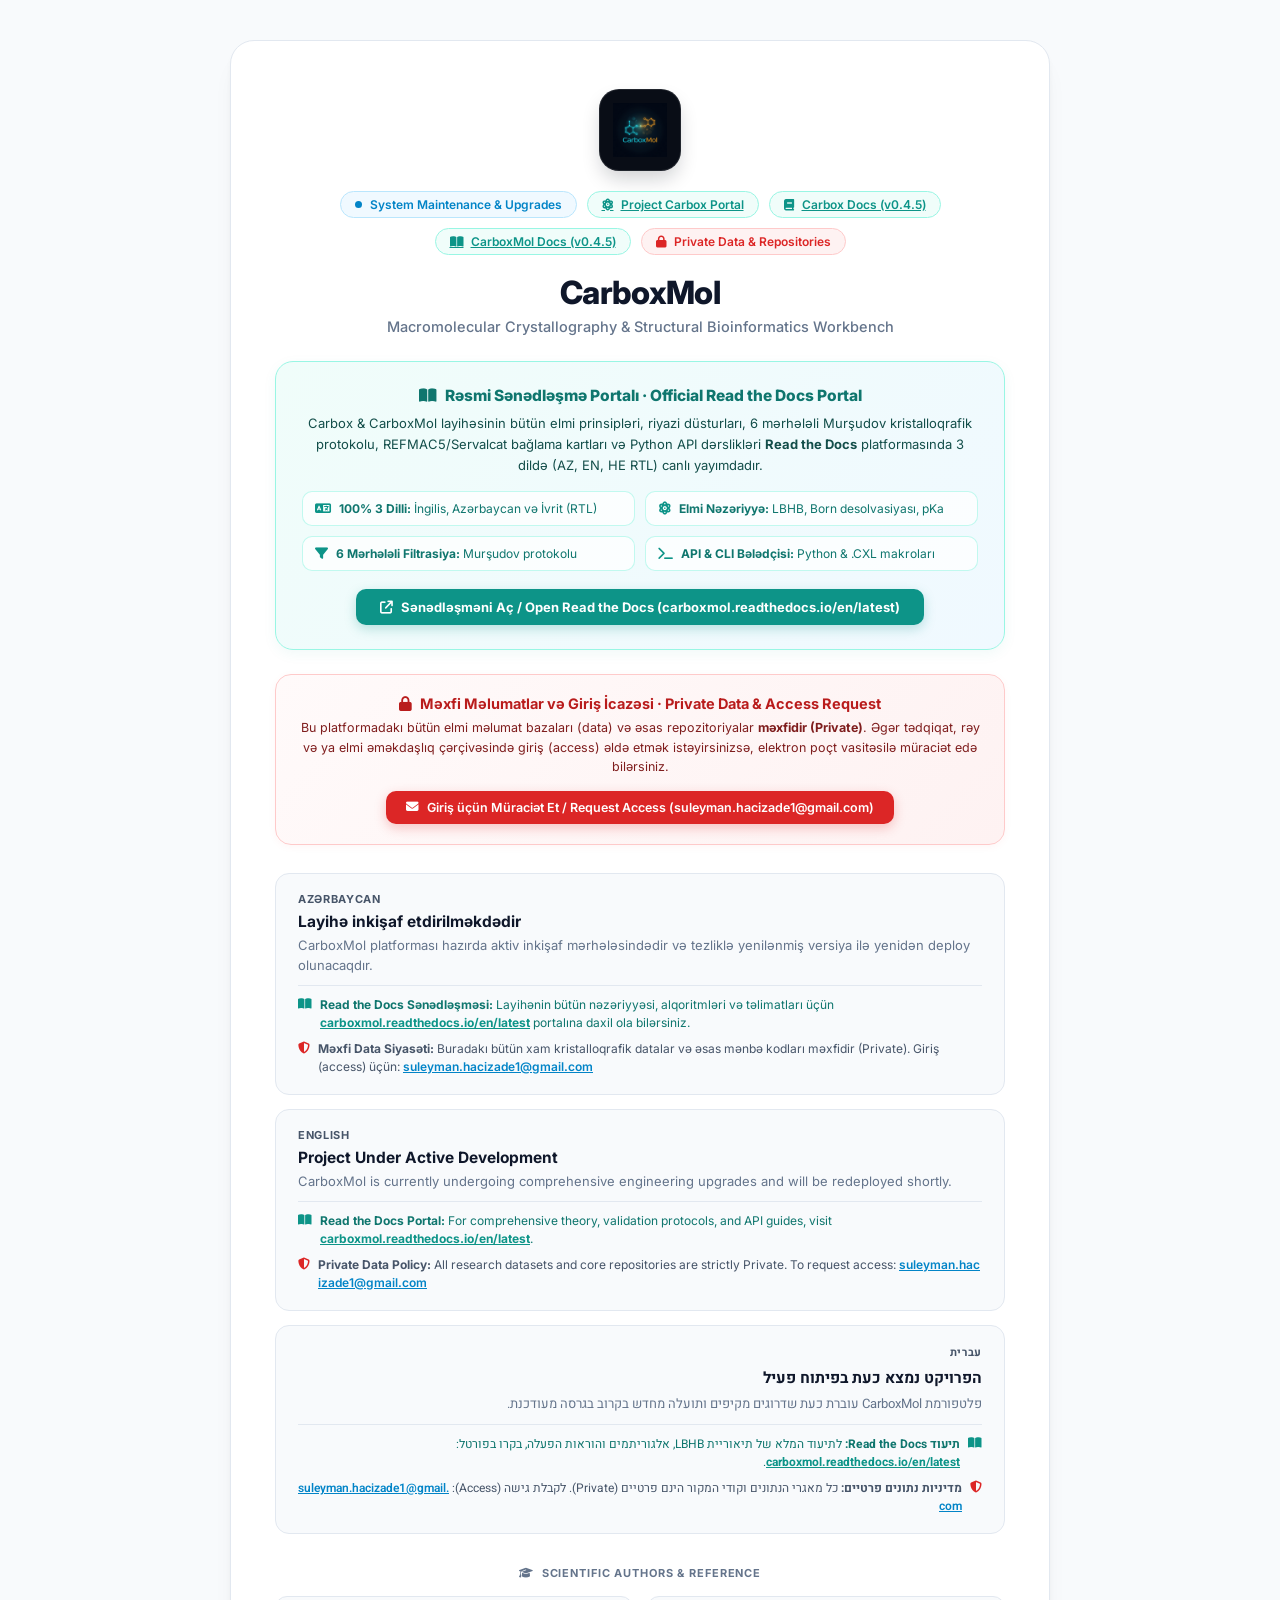
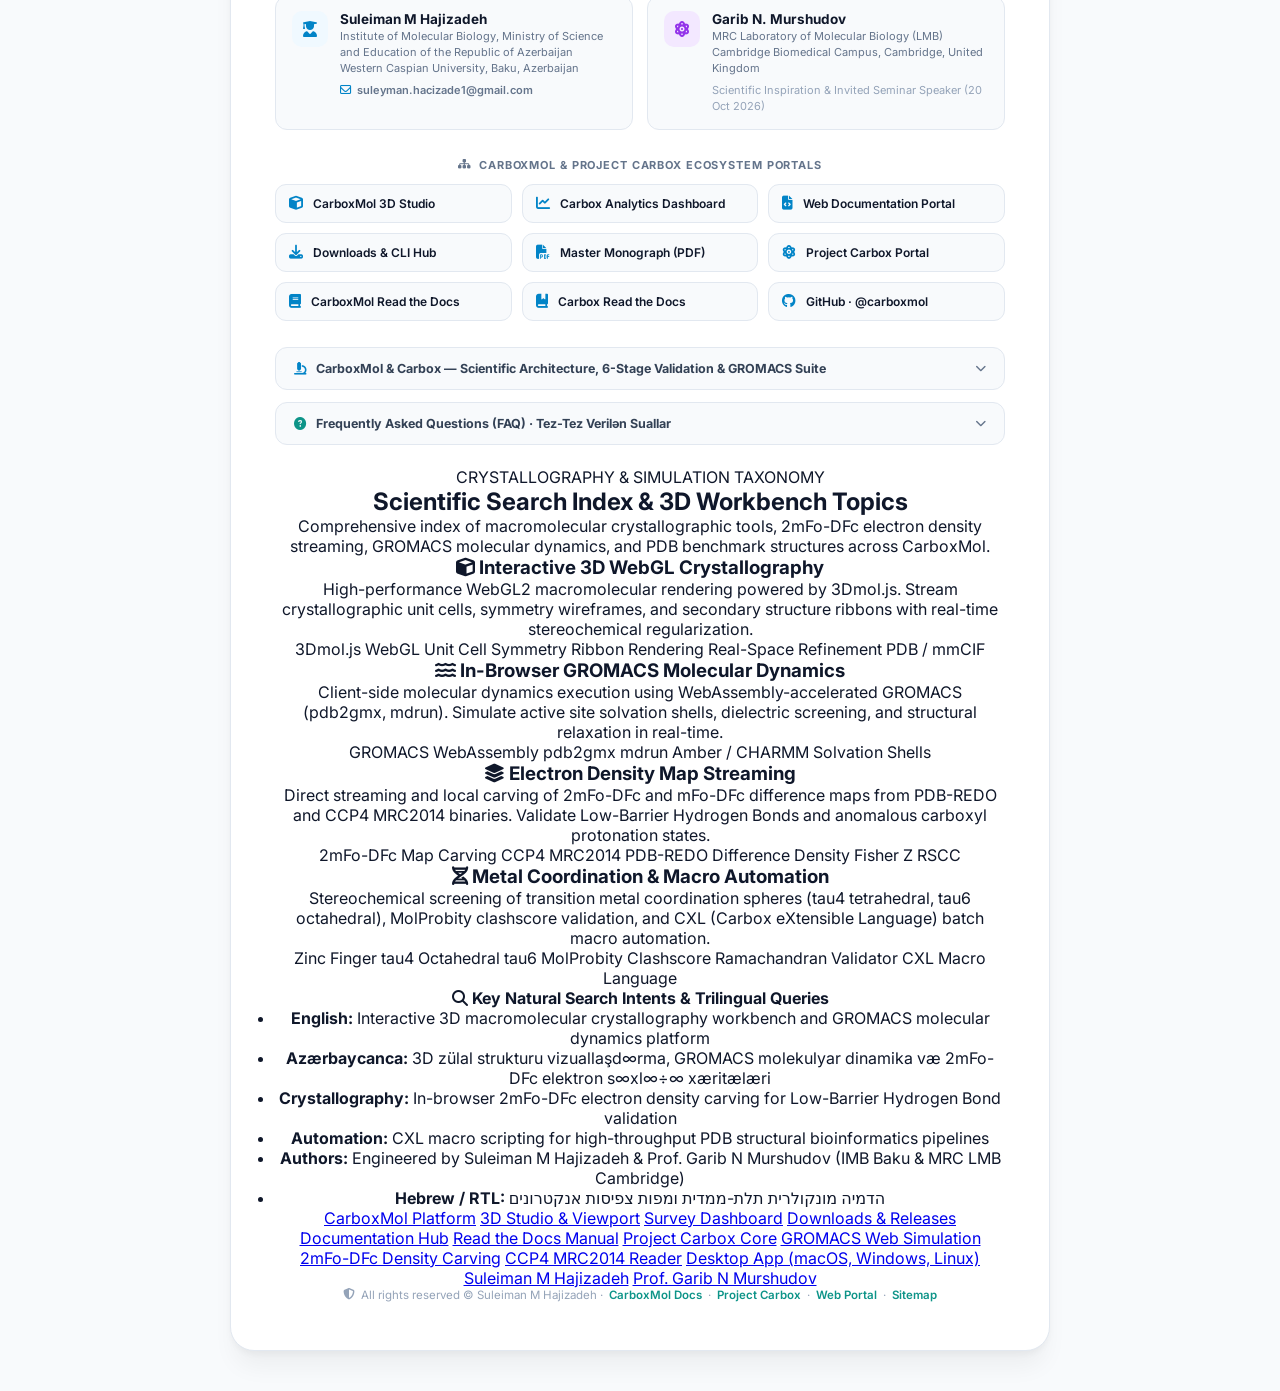
==== commit 911891c0: "chore(pages): deploy static crystallographic studio site for carboxmol-apex (main)" ====
--- a/index.html
+++ b/index.html
@@ -3,15 +3,41 @@
 <head>
     <meta charset="UTF-8">
     <meta name="viewport" content="width=device-width, initial-scale=1.0">
+    <meta name="google-site-verification" content="med3XHPJzcSjHLpdN-jmNKekn-MFZcQE8IwPeFbCk7o" />
+    <meta name="google-site-verification" content="lbqn6nIPchEP3d12Vf4UQmQpyKhJ1Mzq-di2S-t3rF0" />
     <title>CarboxMol · Macromolecular Crystallography &amp; GROMACS 3D Simulation Platform</title>
 
     <!-- Comprehensive Search Engine Optimization (SEO) -->
-    <meta name="description" content="CarboxMol is an open-access platform for macromolecular crystallography, carboxyl protonation states, low-barrier hydrogen bonds (LBHB), and real-time GROMACS molecular dynamics simulations.">
-    <meta name="keywords" content="CarboxMol, Carbox, macromolecular crystallography, GROMACS, molecular dynamics, PDB, Protein Data Bank, structural biology, carboxyl pairs, aspartic acid, glutamic acid, pKa shift, low-barrier hydrogen bonds, LBHB, electron density, CCP4, Gemmi, Cambridge, Baku, bioinformatics, biophysics, 3D molecular viewer">
-    <meta name="author" content="Suleiman M Hajizadeh &amp; Garib N Murshudov">
+    <meta name="description" content="CarboxMol is an advanced 3D macromolecular crystallography workbench, anomalous carboxyl protonation &amp; Low-Barrier Hydrogen Bond (LBHB) validation engine, and real-time GROMACS molecular dynamics studio engineered by Suleiman M Hajizadeh.">
+    <meta name="keywords" content="CarboxMol, CarboxMol Studio, CarboxMol Workbench, CarboxMol WebGL, CarboxMol 3D, CarboxMol GROMACS, CarboxMol Downloads, carboxmol.github.io, carboxmol.readthedocs.io, Carbox, Project Carbox, Suleiman M Hajizadeh, Suleiman Hajizadeh, Süleyman M Hacızadə, Süleyman Hacızadə, Suleyman Hacizade, Garib N Murshudov, Garib Murshudov, Qərib N Mürşüdov, Qərib Mürşüdov, Qarib Murshudov, Prof. Garib Murshudov, MRC Laboratory of Molecular Biology, MRC LMB Cambridge, LMB Cambridge Biomedical Campus, Institute of Molecular Biology, IMB Baku, Elm və Təhsil Nazirliyi Molekulyar Biologiya və Biotexnologiyalar İnstitutu, Western Caspian University, WCU Baku, Qərbi Kaspi Universiteti, WebGL2 3D Molecular Viewer, 3Dmol.js Crystallography, GROMACS Molecular Dynamics Simulation, In-Browser Molecular Dynamics, pdb2gmx, mdrun WebAssembly, Electron Density Map Streaming, 2mFo-DFc Map Carving, mFo-DFc Difference Map, CCP4 Map Reader, MRC2014, PDB-REDO Map Integration, Unit Cell Wireframe & Symmetry Engine, CXL Macro Automation, Carbox eXtensible Language, Real-Space Refinement, Stereochemical Regularization, Bioinorganic Metal Coordination Sphere, Zinc Finger Coordination, Tetrahedral tau4, Octahedral tau6, Salt Bridge Detection, Pi-Pi Stacking, Hydrogen Bond Network Analysis, MolProbity Clashscore, Ramachandran Plot Validator, Rotamer Outlier Detection, Macromolecular Crystallography, Anomalous Carboxyl Protonation, Low-Barrier Hydrogen Bond, LBHB, Short Strong Hydrogen Bond, SSHB, Dielectric Shielding, Born Desolvation, PROPKA pKa Shift, REFMAC5 Restraints, Servalcat Cryo-EM, PDB Screening, 1KZK, 1OEW, 2DSX, 1FKN, 3X2M, 4RI3, 8PO0, Endothiapepsin, Rubredoxin, Scytalone Dehydratase, BACE1, 3D zülal strukturu vizuallaşdırma, GROMACS molekulyar dinamika Azərbaycan, Elektron sıxlığı xəritələri, Makromolekulyar kristalloqrafiya iş masası, הדמיה מולקולרית תלת-ממדית, מפות צפיפות אלקטרונים 2Fo-Fc, молекулярная динамика GROMACS WebGL, визуализация кристаллических структур PDB">
+    <meta name="author" content="Suleiman M Hajizadeh">
+    <meta name="creator" content="Suleiman M Hajizadeh">
+    <meta name="publisher" content="CarboxMol">
+    <meta name="application-name" content="CarboxMol">
+    <meta name="theme-color" content="#090d16">
+    <meta name="rating" content="General">
+    <meta name="revisit-after" content="1 days">
     <meta name="robots" content="index, follow, max-snippet:-1, max-image-preview:large, max-video-preview:-1">
     <meta name="googlebot" content="index, follow, max-snippet:-1, max-image-preview:large, max-video-preview:-1">
     <meta name="bingbot" content="index, follow, max-snippet:-1, max-image-preview:large, max-video-preview:-1">
+
+    <!-- Academic / Google Scholar / Highwire Press & Dublin Core Metadata -->
+    <meta name="citation_title" content="CarboxMol: Interactive 3D Macromolecular Crystallography Workbench, Electron Density Validation, and GROMACS Molecular Dynamics Platform">
+    <meta name="citation_author" content="Hajizadeh, Suleiman M">
+    <meta name="citation_author_institution" content="Institute of Molecular Biology, Ministry of Science and Education of the Republic of Azerbaijan">
+    <meta name="citation_author_institution" content="Western Caspian University, Baku, Azerbaijan">
+    <meta name="citation_author_orcid" content="0009-0003-7842-1921">
+    <meta name="citation_publication_date" content="2026/01/01">
+    <meta name="citation_online_date" content="2026/11/01">
+    <meta name="citation_pdf_url" content="https://carboxmol.github.io/CARBOX_MASTER_MANUAL.pdf">
+    <meta name="citation_fulltext_html_url" content="https://carboxmol.github.io/docs.html">
+    <meta name="citation_keywords" content="CarboxMol; Carbox; Macromolecular Crystallography; Low-Barrier Hydrogen Bonds; LBHB; GROMACS; Electron Density; 2mFo-DFc; pKa Shift">
+    <meta name="DC.title" content="CarboxMol · Macromolecular Crystallography &amp; GROMACS 3D Simulation Platform">
+    <meta name="DC.creator" content="Suleiman M Hajizadeh">
+    <meta name="DC.subject" content="Macromolecular Crystallography, Structural Bioinformatics, Low-Barrier Hydrogen Bonds, GROMACS Molecular Dynamics">
+    <meta name="DC.description" content="Interactive 3D macromolecular crystallography workbench for carboxyl protonation states, low-barrier hydrogen bonds (LBHBs), 2mFo-DFc electron density carving, and GROMACS molecular dynamics.">
+    <meta name="DC.publisher" content="CarboxMol Platform">
+    <meta name="DC.language" content="en">
 
     <!-- Canonical URL and Multilingual Alternates -->
     <link rel="canonical" href="https://carboxmol.github.io/">
@@ -19,14 +45,18 @@
     <link rel="alternate" hreflang="az" href="https://carboxmol.github.io/?lang=az">
     <link rel="alternate" hreflang="he" href="https://carboxmol.github.io/?lang=he">
     <link rel="alternate" hreflang="x-default" href="https://carboxmol.github.io/">
+    <link rel="help" href="https://carboxmol.readthedocs.io/en/latest/">
+    <link rel="sitemap" type="application/xml" title="Sitemap" href="https://carboxmol.github.io/sitemap.xml">
 
     <!-- Open Graph (Facebook, LinkedIn, Slack, Telegram, WhatsApp) -->
     <meta property="og:site_name" content="CarboxMol Platform">
     <meta property="og:type" content="website">
     <meta property="og:url" content="https://carboxmol.github.io/">
     <meta property="og:title" content="CarboxMol · Macromolecular Crystallography &amp; GROMACS 3D Simulation Platform">
-    <meta property="og:description" content="Open-access macromolecular crystallography and molecular dynamics (GROMACS) platform for high-resolution PDB structure analysis, carboxyl-carboxyl interactions, pKa shifts, and electron density validation.">
+    <meta property="og:description" content="Interactive 3D macromolecular crystallography and GROMACS molecular dynamics platform by Suleiman M Hajizadeh for high-resolution PDB structure analysis, carboxyl protonation states, LBHBs, and 2mFo-DFc electron density validation.">
     <meta property="og:image" content="https://carboxmol.github.io/assets/carboxmol_logo.png">
+    <meta property="og:image:secure_url" content="https://carboxmol.github.io/assets/carboxmol_logo.png">
+    <meta property="og:image:type" content="image/png">
     <meta property="og:image:alt" content="CarboxMol Crystallographic Studio Logo">
     <meta property="og:image:width" content="1200">
     <meta property="og:image:height" content="630">
@@ -36,12 +66,14 @@
 
     <!-- Twitter Cards -->
     <meta name="twitter:card" content="summary_large_image">
+    <meta name="twitter:site" content="@carboxmol">
+    <meta name="twitter:creator" content="@SuleimanHajizadeh">
     <meta name="twitter:title" content="CarboxMol · Macromolecular Crystallography &amp; GROMACS 3D Simulation Platform">
-    <meta name="twitter:description" content="Open-access macromolecular crystallography and molecular dynamics (GROMACS) platform for high-resolution PDB structure analysis, carboxyl-carboxyl interactions, pKa shifts, and electron density validation.">
+    <meta name="twitter:description" content="Interactive 3D macromolecular crystallography and GROMACS molecular dynamics platform by Suleiman M Hajizadeh for high-resolution PDB structure analysis, LBHBs, and electron density validation.">
     <meta name="twitter:image" content="https://carboxmol.github.io/assets/carboxmol_logo.png">
     <meta name="twitter:image:alt" content="CarboxMol Crystallographic Platform">
 
-    <!-- Structured Data: Schema.org JSON-LD -->
+    <!-- Structured Data: Enterprise Schema.org JSON-LD -->
     <script type="application/ld+json">
     {
       "@context": "https://schema.org",
@@ -51,41 +83,213 @@
           "@id": "https://carboxmol.github.io/#website",
           "url": "https://carboxmol.github.io/",
           "name": "CarboxMol",
-          "description": "Macromolecular Crystallography & GROMACS 3D Simulation Platform",
+          "alternateName": [
+            "CarboxMol Studio",
+            "CarboxMol 3D Crystallographic Workbench",
+            "Carbox & CarboxMol",
+            "CarboxMol Platform"
+          ],
+          "description": "Interactive 3D Macromolecular Crystallography, Electron Density Validation & GROMACS Molecular Dynamics Platform",
           "publisher": {
             "@id": "https://carboxmol.github.io/#organization"
           },
-          "inLanguage": ["en", "az", "he"]
+          "inLanguage": ["en", "az", "he"],
+          "potentialAction": {
+            "@type": "SearchAction",
+            "target": "https://carboxmol.readthedocs.io/en/latest/search.html?q={search_term_string}",
+            "query-input": "required name=search_term_string"
+          }
         },
         {
           "@type": "Organization",
           "@id": "https://carboxmol.github.io/#organization",
-          "name": "Suleiman M Hajizadeh & Garib N Murshudov",
+          "name": "CarboxMol",
+          "alternateName": "Carbox & CarboxMol Macromolecular Crystallography Suite",
           "url": "https://carboxmol.github.io/",
           "logo": {
             "@type": "ImageObject",
-            "url": "https://carboxmol.github.io/assets/carboxmol_logo.png"
+            "url": "https://carboxmol.github.io/assets/carboxmol_logo.png",
+            "width": 512,
+            "height": 512
+          },
+          "founder": {
+            "@type": "Person",
+            "@id": "https://carboxmol.github.io/#suleiman-hajizadeh",
+            "name": "Suleiman M Hajizadeh",
+            "jobTitle": "Lead Researcher, Bioinformatician & Platform Architect",
+            "email": "suleyman.hacizade1@gmail.com",
+            "affiliation": [
+              {
+                "@type": "Organization",
+                "name": "Institute of Molecular Biology, Ministry of Science and Education of the Republic of Azerbaijan"
+              },
+              {
+                "@type": "Organization",
+                "name": "Western Caspian University, Baku, Azerbaijan"
+              }
+            ],
+            "sameAs": [
+              "https://orcid.org/0009-0003-7842-1921",
+              "https://github.com/SuleimanHajizadeh",
+              "https://www.linkedin.com/in/suleiman-hajizadeh-609732213/"
+            ]
           },
           "sameAs": [
             "https://github.com/carboxmol",
+            "https://github.com/project-carbox",
             "https://carboxmol.readthedocs.io/en/latest/",
-            "https://orcid.org"
-          ]
+            "https://project-carbox.readthedocs.io/en/latest/",
+            "https://project-carbox.github.io/",
+            "https://orcid.org/0009-0003-7842-1921"
+          ],
+          "contactPoint": {
+            "@type": "ContactPoint",
+            "email": "suleyman.hacizade1@gmail.com",
+            "contactType": "scientific collaboration & private repository access"
+          }
         },
         {
           "@type": "SoftwareApplication",
           "@id": "https://carboxmol.github.io/#software",
           "name": "CarboxMol",
+          "alternateName": "CarboxMol 3D Crystallographic & GROMACS Studio",
           "url": "https://carboxmol.github.io/",
-          "applicationCategory": "ScientificSoftware",
-          "operatingSystem": "Web Browser, macOS, Linux, Windows",
+          "installUrl": "https://carboxmol.github.io/downloads.html",
+          "downloadUrl": "https://carboxmol.github.io/CARBOX_MASTER_MANUAL.pdf",
+          "softwareHelp": "https://carboxmol.readthedocs.io/en/latest/",
+          "softwareVersion": "0.4.5",
+          "applicationCategory": "ScientificApplication",
+          "operatingSystem": "Web Browser (WebGL2), macOS (Apple Silicon & Intel), Linux, Windows",
           "license": "https://www.mozilla.org/en-US/MPL/2.0/",
-          "description": "Enterprise Macromolecular Crystallographic Workbench for Carboxyl Protonation States, Low-Barrier Hydrogen Bonds & GROMACS Molecular Dynamics.",
+          "author": {
+            "@id": "https://carboxmol.github.io/#suleiman-hajizadeh"
+          },
+          "description": "Enterprise 3D macromolecular crystallographic workbench for anomalous carboxyl protonation states, Low-Barrier Hydrogen Bonds (LBHBs), 2mFo-DFc electron density carving, REFMAC5/Servalcat restraint generation, and real-time GROMACS molecular dynamics simulations.",
+          "featureList": [
+            "Interactive 3D WebGL Macromolecular Viewport (studio.html)",
+            "Real-Time 2mFo-DFc and mFo-DFc Electron Density Carving (PDB-REDO & EBI)",
+            "GROMACS 2026 Molecular Dynamics Pipeline (AMBER/CHARMM/OPLS-AA, SPC/E & TIP3P)",
+            "6-Stage Crystallographic Validation Protocol (Tukey IQR B-factor & Fisher Z RSCC)",
+            "Automated Carboxyl-Carboxyl Contact & Low-Barrier Hydrogen Bond (LBHB) Detection",
+            "REFMAC5 & Servalcat External Harmonic Restraint Generation",
+            "Trilingual Scientific Interface & Documentation (English, Azerbaijani, Hebrew RTL)"
+          ],
           "offers": {
             "@type": "Offer",
             "price": "0",
             "priceCurrency": "USD"
           }
+        },
+        {
+          "@type": "ScholarlyArticle",
+          "@id": "https://carboxmol.github.io/#article",
+          "headline": "CarboxMol & Carbox: Interactive 3D Macromolecular Crystallography, Electron Density Validation, and Anomalous Carboxyl Protonation Analysis",
+          "name": "CarboxMol & Carbox: Interactive 3D Macromolecular Crystallography and LBHB Validation Suite",
+          "author": {
+            "@id": "https://carboxmol.github.io/#suleiman-hajizadeh"
+          },
+          "datePublished": "2026-01-01",
+          "dateModified": "2026-11-13",
+          "publisher": {
+            "@id": "https://carboxmol.github.io/#organization"
+          },
+          "url": "https://carboxmol.github.io/",
+          "mainEntityOfPage": "https://carboxmol.github.io/docs.html",
+          "description": "Comprehensive computational crystallography and 3D molecular visualization suite for distinguishing authentic shared-proton Low-Barrier Hydrogen Bonds (LBHBs) from thermal disorder and metal-chelation artifacts across 7,230 atomic-resolution PDB structures.",
+          "keywords": "CarboxMol, Carbox, macromolecular crystallography, Low-Barrier Hydrogen Bond, LBHB, GROMACS, 2mFo-DFc electron density, Fisher Z RSCC, Tukey IQR, REFMAC5, Servalcat",
+          "about": [
+            "Macromolecular Crystallography",
+            "Low-Barrier Hydrogen Bonds (LBHBs)",
+            "Anomalous Carboxyl Protonation",
+            "GROMACS Molecular Dynamics",
+            "Electron Density Map Validation"
+          ]
+        },
+        {
+          "@type": "FAQPage",
+          "@id": "https://carboxmol.github.io/#faq",
+          "mainEntity": [
+            {
+              "@type": "Question",
+              "name": "What is CarboxMol and how does it relate to Project Carbox?",
+              "acceptedAnswer": {
+                "@type": "Answer",
+                "text": "CarboxMol (https://carboxmol.github.io) is the interactive 3D macromolecular crystallography studio, WebGL2 molecular viewer, and GROMACS molecular dynamics workbench engineered by Suleiman M Hajizadeh. It serves as the visual and simulation frontend to Project Carbox (https://project-carbox.github.io), which provides the high-throughput mathematical engine for detecting anomalous carboxyl protonation states and Low-Barrier Hydrogen Bonds (LBHBs) across 7,230 high-resolution PDB crystal structures."
+              }
+            },
+            {
+              "@type": "Question",
+              "name": "How does CarboxMol validate Low-Barrier Hydrogen Bonds (LBHBs) in protein crystal structures?",
+              "acceptedAnswer": {
+                "@type": "Answer",
+                "text": "Inspired by the crystallographic validation principles of Prof. Garib N. Murshudov (MRC-LMB Cambridge), CarboxMol and Carbox apply a rigorous 6-stage filtering protocol: (1) Sub-1.20 Å atomic resolution & R-free filtering, (2) 3D KD-Tree geometric contact search (d(O...O) <= 2.55 Å for LBHBs), (3) Non-parametric Tukey IQR and parametric Z_B <= 3.0 thermal B-factor outlier rejection, (4) Direct 2mFo-DFc electron density real-space correlation (Fisher Z-transformed RSCC >= 0.80), (5) Divalent/transition metal bridge veto (d <= 2.80 Å), and (6) Empirical PROPKA/Born desolvation pKa shift verification (max pKa >= 6.0)."
+              }
+            },
+            {
+              "@type": "Question",
+              "name": "Can CarboxMol Studio run real-time GROMACS molecular dynamics and 2mFo-DFc electron density carving?",
+              "acceptedAnswer": {
+                "@type": "Answer",
+                "text": "Yes. CarboxMol Studio (https://carboxmol.github.io/studio.html) renders interactive 3D macromolecules with live 2mFo-DFc and mFo-DFc electron density maps fetched from PDB-REDO and EBI, alongside a GROMACS molecular dynamics suite supporting AMBER99SB-ILDN, AMBER14SB, CHARMM27, OPLS-AA, and GROMOS54A7 force fields with SPC/E and TIP3P solvation, 0.15 M NaCl neutralization, energy minimization, and NVT equilibration."
+              }
+            },
+            {
+              "@type": "Question",
+              "name": "Where can I read the official CarboxMol & Carbox documentation and download the CLI tools?",
+              "acceptedAnswer": {
+                "@type": "Answer",
+                "text": "Official trilingual documentation (English, Azerbaijani, Hebrew RTL) is available on Read the Docs at https://carboxmol.readthedocs.io/en/latest/ and https://project-carbox.readthedocs.io/en/latest/, as well as directly on the web portal at https://carboxmol.github.io/docs.html and in the Master Monograph PDF at https://carboxmol.github.io/CARBOX_MASTER_MANUAL.pdf."
+              }
+            }
+          ]
+        },
+        {
+          "@type": "BreadcrumbList",
+          "@id": "https://carboxmol.github.io/#breadcrumbs",
+          "itemListElement": [
+            {
+              "@type": "ListItem",
+              "position": 1,
+              "name": "CarboxMol Home",
+              "item": "https://carboxmol.github.io/"
+            },
+            {
+              "@type": "ListItem",
+              "position": 2,
+              "name": "CarboxMol 3D Studio",
+              "item": "https://carboxmol.github.io/studio.html"
+            },
+            {
+              "@type": "ListItem",
+              "position": 3,
+              "name": "Carbox Analytics Dashboard",
+              "item": "https://carboxmol.github.io/dashboard.html"
+            },
+            {
+              "@type": "ListItem",
+              "position": 4,
+              "name": "Documentation Portal",
+              "item": "https://carboxmol.github.io/docs.html"
+            },
+            {
+              "@type": "ListItem",
+              "position": 5,
+              "name": "Downloads & CLI Hub",
+              "item": "https://carboxmol.github.io/downloads.html"
+            },
+            {
+              "@type": "ListItem",
+              "position": 6,
+              "name": "Read the Docs",
+              "item": "https://carboxmol.readthedocs.io/en/latest/"
+            },
+            {
+              "@type": "ListItem",
+              "position": 7,
+              "name": "Project Carbox Portal",
+              "item": "https://project-carbox.github.io/"
+            }
+          ]
         }
       ]
     }
@@ -615,6 +819,106 @@
         .footer a:hover {
             text-decoration: underline;
         }
+
+        /* Ecosystem Navigation & SEO Accordion */
+        .ecosystem-section {
+            margin-bottom: 26px;
+            text-align: left;
+        }
+
+        .ecosystem-grid {
+            display: grid;
+            grid-template-columns: repeat(3, 1fr);
+            gap: 10px;
+            margin-top: 12px;
+        }
+
+        @media (max-width: 640px) {
+            .ecosystem-grid {
+                grid-template-columns: 1fr;
+            }
+        }
+
+        .eco-link-card {
+            display: flex;
+            align-items: center;
+            gap: 10px;
+            padding: 11px 13px;
+            background: #f8fafc;
+            border: 1px solid var(--border-color);
+            border-radius: 11px;
+            text-decoration: none;
+            color: var(--text-main);
+            font-size: 12px;
+            font-weight: 600;
+            transition: all 0.2s ease;
+        }
+
+        .eco-link-card:hover {
+            border-color: #93c5fd;
+            background: #f0f9ff;
+            transform: translateY(-1px);
+            color: var(--accent-blue);
+        }
+
+        .eco-link-card i {
+            color: var(--accent-blue);
+            font-size: 14px;
+            flex-shrink: 0;
+        }
+
+        .seo-details {
+            background: #f8fafc;
+            border: 1px solid var(--border-color);
+            border-radius: 12px;
+            margin-bottom: 12px;
+            text-align: left;
+            overflow: hidden;
+        }
+
+        .seo-details summary {
+            padding: 13px 18px;
+            font-size: 12.5px;
+            font-weight: 700;
+            color: #334155;
+            cursor: pointer;
+            list-style: none;
+            display: flex;
+            align-items: center;
+            justify-content: space-between;
+            gap: 10px;
+            user-select: none;
+        }
+
+        .seo-details summary::-webkit-details-marker {
+            display: none;
+        }
+
+        .seo-details-body {
+            padding: 0 18px 16px;
+            font-size: 12px;
+            color: #475569;
+            line-height: 1.65;
+            border-top: 1px solid var(--border-color);
+            padding-top: 12px;
+        }
+
+        .seo-details-body h2,
+        .seo-details-body h3 {
+            font-size: 13px;
+            font-weight: 700;
+            color: var(--text-main);
+            margin: 10px 0 4px;
+        }
+
+        .seo-details-body p {
+            margin-bottom: 8px;
+        }
+
+        .seo-details-body ul {
+            padding-left: 18px;
+            margin-bottom: 8px;
+        }
     </style>
 </head>
 <body>
@@ -633,9 +937,17 @@
                 <span class="badge-dot"></span>
                 <span>System Maintenance &amp; Upgrades</span>
             </div>
+            <a href="https://project-carbox.github.io/" target="_blank" rel="noopener noreferrer" class="badge-rtd" title="Project Carbox rəsmi elmi portalı">
+                <i class="fa-solid fa-atom"></i>
+                <span>Project Carbox Portal</span>
+            </a>
+            <a href="https://project-carbox.readthedocs.io/en/latest/" target="_blank" rel="noopener noreferrer" class="badge-rtd" title="Project Carbox Read the Docs">
+                <i class="fa-solid fa-book"></i>
+                <span>Carbox Docs (v0.4.5)</span>
+            </a>
             <a href="https://carboxmol.readthedocs.io/en/latest/" target="_blank" rel="noopener noreferrer" class="badge-rtd" title="Read the Docs rəsmi sənədləşməsi">
                 <i class="fa-solid fa-book-open"></i>
-                <span>Read the Docs (v0.4.5)</span>
+                <span>CarboxMol Docs (v0.4.5)</span>
             </a>
             <div class="badge-private">
                 <i class="fa-solid fa-lock"></i>
@@ -701,8 +1013,7 @@
             <!-- Azerbaijani -->
             <article class="lang-card">
                 <div class="lang-header">
-                    <span>🇦🇿</span>
-                    <span>AZƏRBAYCAN</span>
+                                        <span>AZƏRBAYCAN</span>
                 </div>
                 <h2 class="lang-card-title">Layihə inkişaf etdirilməkdədir</h2>
                 <p class="lang-card-desc">CarboxMol platforması hazırda aktiv inkişaf mərhələsindədir və tezliklə yenilənmiş versiya ilə yenidən deploy olunacaqdır.</p>
@@ -719,8 +1030,7 @@
             <!-- English -->
             <article class="lang-card">
                 <div class="lang-header">
-                    <span>🇬🇧</span>
-                    <span>ENGLISH</span>
+                                        <span>ENGLISH</span>
                 </div>
                 <h2 class="lang-card-title">Project Under Active Development</h2>
                 <p class="lang-card-desc">CarboxMol is currently undergoing comprehensive engineering upgrades and will be redeployed shortly.</p>
@@ -737,8 +1047,7 @@
             <!-- Hebrew (RTL) -->
             <article class="lang-card rtl" dir="rtl" lang="he">
                 <div class="lang-header">
-                    <span>🇮🇱</span>
-                    <span>עברית</span>
+                                        <span>עברית</span>
                 </div>
                 <h2 class="lang-card-title">הפרויקט נמצא כעת בפיתוח פעיל</h2>
                 <p class="lang-card-desc">פלטפורמת CarboxMol עוברת כעת שדרוגים מקיפים ותועלה מחדש בקרוב בגרסה מעודכנת.</p>
@@ -785,17 +1094,219 @@
                         <strong>Garib N. Murshudov</strong>
                         <span>MRC Laboratory of Molecular Biology (LMB)</span>
                         <span>Cambridge Biomedical Campus, Cambridge, United Kingdom</span>
-                        <span style="margin-top: 6px; color: #94a3b8; font-size: 11px;">Scientific Direction</span>
+                        <span style="margin-top: 6px; color: #94a3b8; font-size: 11px;">Scientific Inspiration &amp; Invited Seminar Speaker (20 Oct 2026)</span>
                     </div>
                 </div>
             </div>
         </section>
 
+        <!-- Platform Ecosystem & Direct Crawl Navigation -->
+        <section class="ecosystem-section" aria-label="CarboxMol &amp; Carbox Platform Modules">
+            <div class="authors-divider" style="margin-bottom: 8px;">
+                <i class="fa-solid fa-sitemap"></i>
+                <span>CARBOXMOL &amp; PROJECT CARBOX ECOSYSTEM PORTALS</span>
+            </div>
+            <nav class="ecosystem-grid" aria-label="Primary Platform Navigation">
+                <a href="https://carboxmol.github.io/studio.html" class="eco-link-card" title="CarboxMol Interactive 3D Crystallography &amp; GROMACS MD Studio">
+                    <i class="fa-solid fa-cube"></i>
+                    <span>CarboxMol 3D Studio</span>
+                </a>
+                <a href="https://carboxmol.github.io/dashboard.html" class="eco-link-card" title="Carbox High-Resolution PDB Survey &amp; pKa Analytics Dashboard">
+                    <i class="fa-solid fa-chart-line"></i>
+                    <span>Carbox Analytics Dashboard</span>
+                </a>
+                <a href="https://carboxmol.github.io/docs.html" class="eco-link-card" title="Interactive Trilingual Web Documentation Portal (EN / AZ / HE)">
+                    <i class="fa-solid fa-file-code"></i>
+                    <span>Web Documentation Portal</span>
+                </a>
+                <a href="https://carboxmol.github.io/downloads.html" class="eco-link-card" title="Carbox &amp; CarboxMol CLI, Python Packages &amp; Desktop Releases">
+                    <i class="fa-solid fa-download"></i>
+                    <span>Downloads &amp; CLI Hub</span>
+                </a>
+                <a href="https://carboxmol.github.io/CARBOX_MASTER_MANUAL.pdf" class="eco-link-card" title="Download Carbox &amp; CarboxMol Master Scientific Monograph (PDF)">
+                    <i class="fa-solid fa-file-pdf"></i>
+                    <span>Master Monograph (PDF)</span>
+                </a>
+                <a href="https://project-carbox.github.io/" class="eco-link-card" title="Project Carbox — Macromolecular Crystallographic Validation Showcase">
+                    <i class="fa-solid fa-atom"></i>
+                    <span>Project Carbox Portal</span>
+                </a>
+                <a href="https://carboxmol.readthedocs.io/en/latest/" target="_blank" rel="noopener noreferrer" class="eco-link-card" title="CarboxMol Official Read the Docs Documentation">
+                    <i class="fa-solid fa-book"></i>
+                    <span>CarboxMol Read the Docs</span>
+                </a>
+                <a href="https://project-carbox.readthedocs.io/en/latest/" target="_blank" rel="noopener noreferrer" class="eco-link-card" title="Project Carbox Official Read the Docs Documentation">
+                    <i class="fa-solid fa-book-bookmark"></i>
+                    <span>Carbox Read the Docs</span>
+                </a>
+                <a href="https://github.com/carboxmol" target="_blank" rel="noopener noreferrer" class="eco-link-card" title="CarboxMol Official GitHub Organization">
+                    <i class="fa-brands fa-github"></i>
+                    <span>GitHub · @carboxmol</span>
+                </a>
+            </nav>
+        </section>
+
+        <!-- Comprehensive Technical Overview & FAQ for Search Indexing & Researchers -->
+        <section aria-label="Technical Specifications and Frequently Asked Questions" style="margin-bottom: 22px;">
+            <details class="seo-details">
+                <summary>
+                    <span><i class="fa-solid fa-microscope" style="color: #0284c7; margin-right: 6px;"></i> CarboxMol &amp; Carbox — Scientific Architecture, 6-Stage Validation &amp; GROMACS Suite</span>
+                    <i class="fa-solid fa-chevron-down" style="font-size: 11px; color: #64748b;"></i>
+                </summary>
+                <div class="seo-details-body">
+                    <h2>1. CarboxMol 3D Macromolecular Crystallography Workbench &amp; GROMACS Studio</h2>
+                    <p>
+                        <strong>CarboxMol</strong> (<a href="https://carboxmol.github.io/" class="docs-link">carboxmol.github.io</a>) is an enterprise-grade 3D macromolecular crystallographic visualization workbench, electron density carving engine, and GROMACS molecular dynamics studio engineered by <strong>Suleiman M Hajizadeh</strong> (Institute of Molecular Biology, Ministry of Science and Education of the Republic of Azerbaijan; Western Caspian University). Working alongside the <strong>Carbox</strong> mathematical validation engine (<a href="https://project-carbox.github.io/" class="docs-link">project-carbox.github.io</a>), CarboxMol enables structural biologists and crystallographers to inspect anomalous carboxyl–carboxyl interactions ($\text{Asp}/\text{Glu}$ dyads), shared-proton <strong>Low-Barrier Hydrogen Bonds (LBHBs, $d_{\mathrm{O}\cdots\mathrm{O}} \le 2.55\,\text{Å}$)</strong>, and microenvironment dielectric shielding across <strong>7,230 atomic-resolution ($\le 1.20\,\text{Å}$)</strong> Protein Data Bank (wwPDB) structures.
+                    </p>
+                    <h3>2. Six-Stage Crystallographic Validation Protocol (Murshudov Principles)</h3>
+                    <ul>
+                        <li><strong>Stage 1 — Global Resolution &amp; Data Quality:</strong> High-resolution diffraction limit ($d_{\min} \le 1.20\,\text{Å}$) and $R_{\text{free}} \le 0.22$ screening via Gemmi C++/Python coordinate parsing.</li>
+                        <li><strong>Stage 2 — 3D KD-Tree Carboxyl Contact Mining:</strong> Exhaustive symmetry-aware identification of intra- and intermolecular $\text{Asp}/\text{Glu}$ oxygen pairs within $2.20\,\text{Å} \le d_{\mathrm{O}\cdots\mathrm{O}} \le 3.20\,\text{Å}$ and steric clash rejection ($d < 2.20\,\text{Å}$).</li>
+                        <li><strong>Stage 3 — Thermal $B$-Factor Outlier &amp; Vibrational Coupling Audit:</strong> Non-parametric Tukey IQR fence ($Q_3 + 1.5\times\text{IQR}$) and parametric $Z_B = (B_i - \mu_B)/\sigma_B \le 3.0$ filtering to eliminate disordered surface loop artifacts.</li>
+                        <li><strong>Stage 4 — Direct Electron Density ($2mF_o - DF_c$ &amp; $mF_o - DF_c$) Real-Space Correlation:</strong> Singularity-protected Fisher $Z$-transformation ($z = \text{arctanh}(\text{RSCC})$) requiring $\text{RSCC} \ge 0.80$ and $Z_{\text{RSCC}} \ge -1.5$ to confirm experimental electron density support.</li>
+                        <li><strong>Stage 5 — Divalent &amp; Transition Metal Chelation Veto:</strong> Automated exclusion of carboxylate anions coordinating $\text{Mg}^{2+}, \text{Ca}^{2+}, \text{Zn}^{2+}, \text{Mn}^{2+}, \text{Fe}^{2+/3+}$ within $d_{\mathrm{O}\cdots\mathrm{M}} \le 2.80\,\text{Å}$.</li>
+                        <li><strong>Stage 6 — Empirical $\text{p}K_a$ Shift &amp; REFMAC5/Servalcat Restraints:</strong> Born desolvation and Coulombic microenvironment integration requiring $\max(\text{p}K_a) \ge 6.0$, with automated export of harmonic distance and planarity restraints for <strong>REFMAC5</strong> and <strong>Servalcat</strong>.</li>
+                    </ul>
+                    <h3>3. Golden Standard PDB Benchmarks &amp; Command-Line Interface (CLI)</h3>
+                    <p>
+                        Validated against flagship sub-Ångström crystal structures including <strong>1OEW</strong> (Endothiapepsin at $0.90\,\text{Å}$), <strong>1KZK</strong> (HIV-1 Protease catalytic dyad at $1.00\,\text{Å}$), <strong>2DSX</strong> (Rubredoxin at $0.65\,\text{Å}$), and <strong>1FKN</strong> (Human BACE-1). Researchers can launch the interactive 3D workbench via <code>carboxmol 4LGN</code> or run full crystallographic validation via <code>carbox analyze 1OEW</code>.
+                    </p>
+                </div>
+            </details>
+
+            <details class="seo-details">
+                <summary>
+                    <span><i class="fa-solid fa-circle-question" style="color: #0d9488; margin-right: 6px;"></i> Frequently Asked Questions (FAQ) · Tez-Tez Verilən Suallar</span>
+                    <i class="fa-solid fa-chevron-down" style="font-size: 11px; color: #64748b;"></i>
+                </summary>
+                <div class="seo-details-body">
+                    <h3>What is CarboxMol and how does it connect to Project Carbox?</h3>
+                    <p>
+                        <strong>CarboxMol</strong> (<a href="https://carboxmol.github.io/" class="docs-link">carboxmol.github.io</a>) is the 3D WebGL macromolecular crystallography studio, real-time $2mF_o - DF_c$ electron density viewer, and GROMACS molecular dynamics workbench. <strong>Project Carbox</strong> (<a href="https://project-carbox.github.io/" class="docs-link">project-carbox.github.io</a>) is the companion high-throughput crystallographic survey and mathematical validation framework for anomalous carboxyl protonation and Low-Barrier Hydrogen Bonds (LBHBs).
+                    </p>
+                    <h3>Where is the official CarboxMol &amp; Carbox documentation located?</h3>
+                    <p>
+                        Full trilingual (English, Azerbaijani, Hebrew RTL) documentation is available on Read the Docs at <a href="https://carboxmol.readthedocs.io/en/latest/" class="docs-link">carboxmol.readthedocs.io/en/latest</a> and <a href="https://project-carbox.readthedocs.io/en/latest/" class="docs-link">project-carbox.readthedocs.io/en/latest</a>, on the interactive web portal at <a href="https://carboxmol.github.io/docs.html" class="docs-link">carboxmol.github.io/docs.html</a>, and in the downloadable monograph <a href="https://carboxmol.github.io/CARBOX_MASTER_MANUAL.pdf" class="docs-link">CARBOX_MASTER_MANUAL.pdf</a>.
+                    </p>
+                    <h3>Necə giriş (access) əldə etmək olar? / How can researchers request access to private datasets?</h3>
+                    <p>
+                        Academic researchers, peer reviewers, and institutional collaborators can request access to the private source repositories and the full 7,230-PDB crystallographic screening tables by contacting Lead Researcher <strong>Suleiman M Hajizadeh</strong> at <a href="mailto:suleyman.hacizade1@gmail.com" class="email-link">suleyman.hacizade1@gmail.com</a>.
+                    </p>
+                </div>
+            </details>
+        </section>
+
         <!-- Footer -->
-        <footer class="footer">
+        
+        <!-- Senior-Architect SEO & Academic Search Index (Semantic Taxonomy) -->
+        <section class="research-search-index-section" id="academic-search-index" aria-label="Research Topics &amp; Academic Search Index">
+            <div class="container">
+                <div class="section-header">
+                    <span class="section-tag">CRYSTALLOGRAPHY &amp; SIMULATION TAXONOMY</span>
+                    <h2 class="section-title">Scientific Search Index &amp; 3D Workbench Topics</h2>
+                    <p class="section-subtitle">
+                        Comprehensive index of macromolecular crystallographic tools, 2mFo-DFc electron density streaming, GROMACS molecular dynamics, and PDB benchmark structures across CarboxMol.
+                    </p>
+                </div>
+
+                <div class="seo-taxonomy-grid">
+                    <div class="seo-tax-card">
+                        <h3><i class="fa-solid fa-cube"></i> Interactive 3D WebGL Crystallography</h3>
+                        <p>
+                            High-performance WebGL2 macromolecular rendering powered by 3Dmol.js. Stream crystallographic unit cells, symmetry wireframes, and secondary structure ribbons with real-time stereochemical regularization.
+                        </p>
+                        <div class="seo-term-list">
+                            <span class="seo-term-tag">3Dmol.js WebGL</span>
+                            <span class="seo-term-tag">Unit Cell Symmetry</span>
+                            <span class="seo-term-tag">Ribbon Rendering</span>
+                            <span class="seo-term-tag">Real-Space Refinement</span>
+                            <span class="seo-term-tag">PDB / mmCIF</span>
+                        </div>
+                    </div>
+
+                    <div class="seo-tax-card">
+                        <h3><i class="fa-solid fa-water"></i> In-Browser GROMACS Molecular Dynamics</h3>
+                        <p>
+                            Client-side molecular dynamics execution using WebAssembly-accelerated GROMACS (pdb2gmx, mdrun). Simulate active site solvation shells, dielectric screening, and structural relaxation in real-time.
+                        </p>
+                        <div class="seo-term-list">
+                            <span class="seo-term-tag">GROMACS WebAssembly</span>
+                            <span class="seo-term-tag">pdb2gmx</span>
+                            <span class="seo-term-tag">mdrun</span>
+                            <span class="seo-term-tag">Amber / CHARMM</span>
+                            <span class="seo-term-tag">Solvation Shells</span>
+                        </div>
+                    </div>
+
+                    <div class="seo-tax-card">
+                        <h3><i class="fa-solid fa-layer-group"></i> Electron Density Map Streaming</h3>
+                        <p>
+                            Direct streaming and local carving of 2mFo-DFc and mFo-DFc difference maps from PDB-REDO and CCP4 MRC2014 binaries. Validate Low-Barrier Hydrogen Bonds and anomalous carboxyl protonation states.
+                        </p>
+                        <div class="seo-term-list">
+                            <span class="seo-term-tag">2mFo-DFc Map Carving</span>
+                            <span class="seo-term-tag">CCP4 MRC2014</span>
+                            <span class="seo-term-tag">PDB-REDO</span>
+                            <span class="seo-term-tag">Difference Density</span>
+                            <span class="seo-term-tag">Fisher Z RSCC</span>
+                        </div>
+                    </div>
+
+                    <div class="seo-tax-card">
+                        <h3><i class="fa-solid fa-dna"></i> Metal Coordination &amp; Macro Automation</h3>
+                        <p>
+                            Stereochemical screening of transition metal coordination spheres (tau4 tetrahedral, tau6 octahedral), MolProbity clashscore validation, and CXL (Carbox eXtensible Language) batch macro automation.
+                        </p>
+                        <div class="seo-term-list">
+                            <span class="seo-term-tag">Zinc Finger tau4</span>
+                            <span class="seo-term-tag">Octahedral tau6</span>
+                            <span class="seo-term-tag">MolProbity Clashscore</span>
+                            <span class="seo-term-tag">Ramachandran Validator</span>
+                            <span class="seo-term-tag">CXL Macro Language</span>
+                        </div>
+                    </div>
+                </div>
+
+                <div class="seo-queries-box">
+                    <h4><i class="fa-solid fa-magnifying-glass"></i> Key Natural Search Intents &amp; Trilingual Queries</h4>
+                    <ul class="seo-queries-list">
+                        <li><strong>English:</strong> Interactive 3D macromolecular crystallography workbench and GROMACS molecular dynamics platform</li>
+                        <li><strong>Az&aelig;rbaycanca:</strong> 3D z&uuml;lal strukturu vizualla&scedil;d&infin;rma, GROMACS molekulyar dinamika v&aelig; 2mFo-DFc elektron s&infin;xl&infin;&divide;&infin; x&aelig;rit&aelig;l&aelig;ri</li>
+                        <li><strong>Crystallography:</strong> In-browser 2mFo-DFc electron density carving for Low-Barrier Hydrogen Bond validation</li>
+                        <li><strong>Automation:</strong> CXL macro scripting for high-throughput PDB structural bioinformatics pipelines</li>
+                        <li><strong>Authors:</strong> Engineered by Suleiman M Hajizadeh &amp; Prof. Garib N Murshudov (IMB Baku &amp; MRC LMB Cambridge)</li>
+                        <li><strong>Hebrew / RTL:</strong> &#1492;&#1491;&#1502;&#1497;&#1492; &#1502;&#1493;&#1504;&#1511;&#1493;&#1500;&#1512;&#1497;&#1514; &#1514;&#1500;&#1514;-&#1502;&#1502;&#1491;&#1497;&#1514; &#1493;&#1502;&#1508;&#1493;&#1514; &#1510;&#1508;&#1497;&#1505;&#1493;&#1514; &#1488;&#1504;&#1511;&#1496;&#1512;&#1493;&#1504;&#1497;&#1501;</li>
+                    </ul>
+
+                    <div class="seo-badges-cloud">
+                        <a href="https://carboxmol.github.io/" class="seo-cloud-pill">CarboxMol Platform</a>
+                        <a href="https://carboxmol.github.io/studio.html" class="seo-cloud-pill">3D Studio &amp; Viewport</a>
+                        <a href="https://carboxmol.github.io/dashboard.html" class="seo-cloud-pill">Survey Dashboard</a>
+                        <a href="https://carboxmol.github.io/downloads.html" class="seo-cloud-pill">Downloads &amp; Releases</a>
+                        <a href="https://carboxmol.github.io/docs.html" class="seo-cloud-pill">Documentation Hub</a>
+                        <a href="https://carboxmol.readthedocs.io/en/latest/" class="seo-cloud-pill">Read the Docs Manual</a>
+                        <a href="https://project-carbox.github.io/" class="seo-cloud-pill">Project Carbox Core</a>
+                        <a href="https://carboxmol.github.io/studio.html" class="seo-cloud-pill">GROMACS Web Simulation</a>
+                        <a href="https://carboxmol.github.io/studio.html" class="seo-cloud-pill">2mFo-DFc Density Carving</a>
+                        <a href="https://carboxmol.github.io/studio.html" class="seo-cloud-pill">CCP4 MRC2014 Reader</a>
+                        <a href="https://carboxmol.github.io/downloads.html" class="seo-cloud-pill">Desktop App (macOS, Windows, Linux)</a>
+                        <a href="https://carboxmol.github.io/studio.html" class="seo-cloud-pill">Suleiman M Hajizadeh</a>
+                        <a href="https://carboxmol.github.io/studio.html" class="seo-cloud-pill">Prof. Garib N Murshudov</a>
+                    </div>
+                </div>
+            </div>
+        </section>
+
+<footer class="footer">
             <i class="fa-solid fa-shield-halved"></i>
-            <span>All rights reserved © Suleiman M Hajizadeh & Garib N Murshudov ·</span>
-            <a href="https://carboxmol.readthedocs.io/en/latest/" target="_blank" rel="noopener noreferrer">📚 Read the Docs Documentation</a>
+            <span>All rights reserved © Suleiman M Hajizadeh ·</span>
+            <a href="https://carboxmol.readthedocs.io/en/latest/" target="_blank" rel="noopener noreferrer"> CarboxMol Docs</a>
+            <span>·</span>
+            <a href="https://project-carbox.github.io/"> Project Carbox</a>
+            <span>·</span>
+            <a href="https://carboxmol.github.io/docs.html"> Web Portal</a>
+            <span>·</span>
+            <a href="https://carboxmol.github.io/sitemap.xml"> Sitemap</a>
         </footer>
 
     </main>
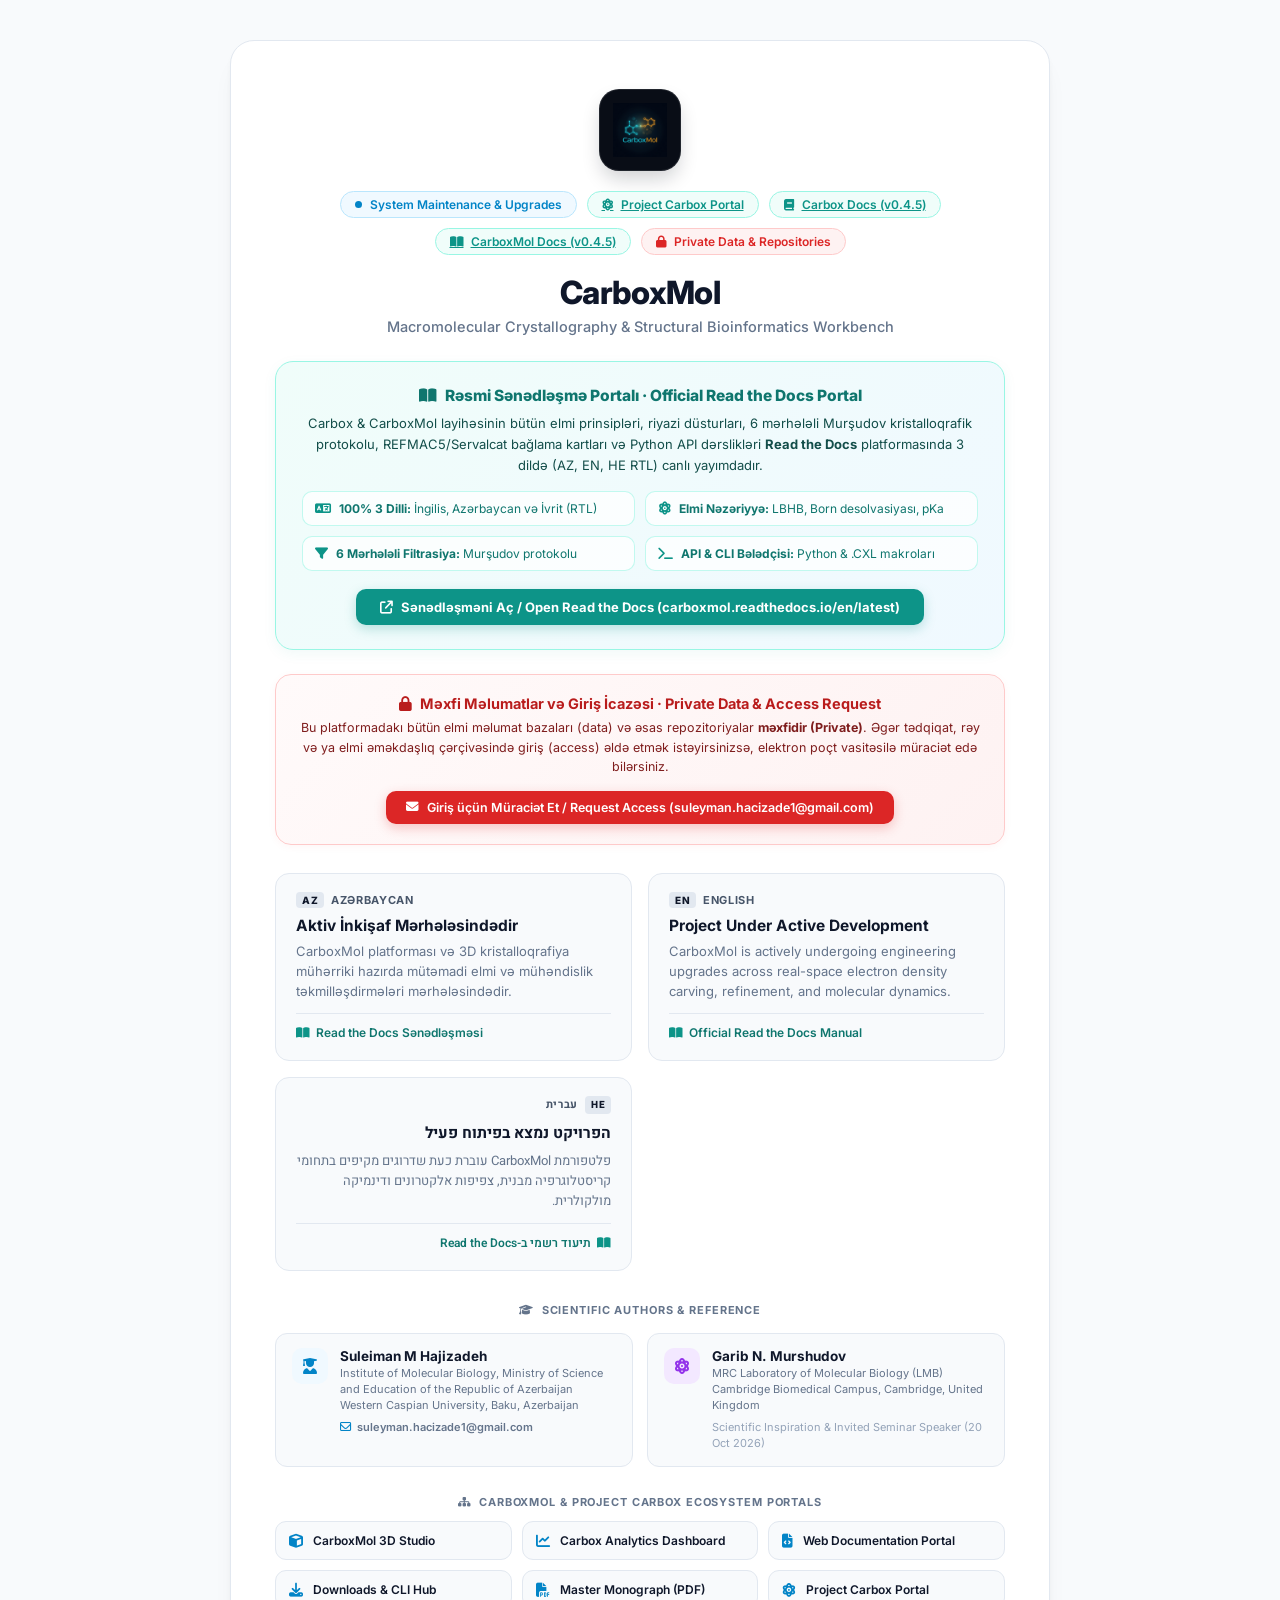
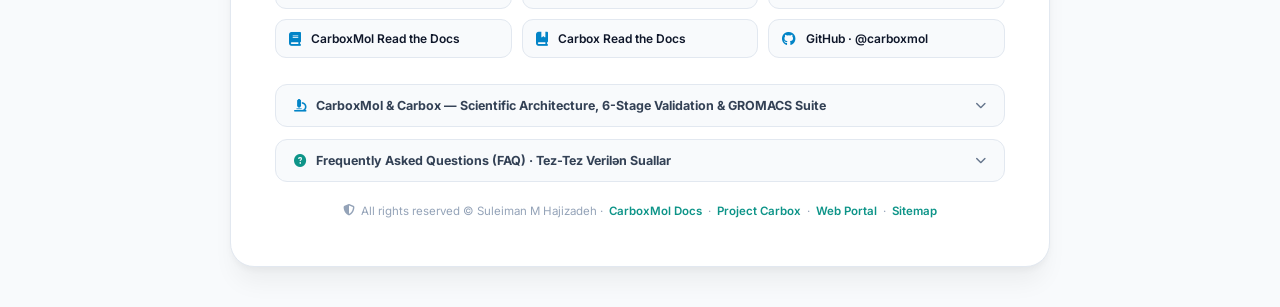
==== commit 878a6756: "chore(sync): auto-sync live site from carboxmol master engine" ====
--- a/index.html
+++ b/index.html
@@ -600,9 +600,9 @@
         }
 
         .lang-stack {
-            display: flex;
-            flex-direction: column;
-            gap: 14px;
+            display: grid;
+            grid-template-columns: repeat(auto-fit, minmax(280px, 1fr));
+            gap: 16px;
             margin-bottom: 32px;
         }
 
@@ -610,14 +610,18 @@
             background: #f8fafc;
             border: 1px solid var(--border-color);
             border-radius: 14px;
-            padding: 18px 22px;
+            padding: 18px 20px;
             text-align: left;
-            transition: border-color 0.2s, box-shadow 0.2s;
+            display: flex;
+            flex-direction: column;
+            justify-content: space-between;
+            transition: border-color 0.2s, box-shadow 0.2s, transform 0.2s;
         }
 
         .lang-card:hover {
             border-color: #cbd5e1;
-            box-shadow: 0 4px 12px rgba(0, 0, 0, 0.03);
+            box-shadow: 0 6px 18px rgba(0, 0, 0, 0.04);
+            transform: translateY(-2px);
         }
 
         .lang-card.rtl {
@@ -632,7 +636,7 @@
             letter-spacing: 0.06em;
             color: #475569;
             text-transform: uppercase;
-            margin-bottom: 6px;
+            margin-bottom: 8px;
             display: flex;
             align-items: center;
             gap: 7px;
@@ -640,36 +644,56 @@
 
         .lang-card.rtl .lang-header {
             justify-content: flex-start;
+        }
+
+        .lang-pill {
+            display: inline-block;
+            background: #e2e8f0;
+            color: #0f172a;
+            font-size: 10px;
+            font-weight: 800;
+            padding: 2px 6px;
+            border-radius: 4px;
+            letter-spacing: 0.05em;
         }
 
         .lang-card-title {
             font-size: 15.5px;
             font-weight: 700;
             color: var(--text-main);
-            margin-bottom: 4px;
+            margin-bottom: 6px;
         }
 
         .lang-card-desc {
             font-size: 13px;
             color: var(--text-muted);
             line-height: 1.55;
+            margin-bottom: 12px;
+            flex-grow: 1;
         }
 
         .docs-highlight-note {
-            margin-top: 10px;
+            margin-top: auto;
             padding-top: 10px;
             border-top: 1px solid var(--border-color);
             font-size: 12px;
             color: #0f766e;
             line-height: 1.5;
-            display: flex;
-            gap: 8px;
-            align-items: flex-start;
+            display: inline-flex;
+            gap: 6px;
+            align-items: center;
+            text-decoration: none;
+            font-weight: 600;
+            transition: color 0.15s;
+        }
+
+        .docs-highlight-note:hover {
+            color: #0d9488;
+            text-decoration: underline;
         }
 
         .docs-highlight-note i {
             color: #0d9488;
-            margin-top: 2px;
             flex-shrink: 0;
             font-size: 12px;
         }
@@ -1013,52 +1037,43 @@
             <!-- Azerbaijani -->
             <article class="lang-card">
                 <div class="lang-header">
-                                        <span>AZƏRBAYCAN</span>
+                    <span class="lang-pill">AZ</span>
+                    <span>AZƏRBAYCAN</span>
                 </div>
-                <h2 class="lang-card-title">Layihə inkişaf etdirilməkdədir</h2>
-                <p class="lang-card-desc">CarboxMol platforması hazırda aktiv inkişaf mərhələsindədir və tezliklə yenilənmiş versiya ilə yenidən deploy olunacaqdır.</p>
-                <div class="docs-highlight-note">
+                <h2 class="lang-card-title">Aktiv İnkişaf Mərhələsindədir</h2>
+                <p class="lang-card-desc">CarboxMol platforması və 3D kristalloqrafiya mühərriki hazırda mütəmadi elmi və mühəndislik təkmilləşdirmələri mərhələsindədir.</p>
+                <a href="https://carboxmol.readthedocs.io/en/latest/" target="_blank" rel="noopener noreferrer" class="docs-highlight-note">
                     <i class="fa-solid fa-book-open"></i>
-                    <span><strong>Read the Docs Sənədləşməsi:</strong> Layihənin bütün nəzəriyyəsi, alqoritmləri və təlimatları üçün <a href="https://carboxmol.readthedocs.io/en/latest/" target="_blank" rel="noopener noreferrer" class="docs-link">carboxmol.readthedocs.io/en/latest</a> portalına daxil ola bilərsiniz.</span>
-                </div>
-                <div class="data-access-note">
-                    <i class="fa-solid fa-shield-halved"></i>
-                    <span><strong>Məxfi Data Siyasəti:</strong> Buradakı bütün xam kristalloqrafik datalar və əsas mənbə kodları məxfidir (Private). Giriş (access) üçün: <a href="mailto:suleyman.hacizade1@gmail.com?subject=Access%20Request%20-%20CarboxMol%20Private%20Data" class="email-link">suleyman.hacizade1@gmail.com</a></span>
-                </div>
+                    <span>Read the Docs Sənədləşməsi</span>
+                </a>
             </article>
 
             <!-- English -->
             <article class="lang-card">
                 <div class="lang-header">
-                                        <span>ENGLISH</span>
+                    <span class="lang-pill">EN</span>
+                    <span>ENGLISH</span>
                 </div>
                 <h2 class="lang-card-title">Project Under Active Development</h2>
-                <p class="lang-card-desc">CarboxMol is currently undergoing comprehensive engineering upgrades and will be redeployed shortly.</p>
-                <div class="docs-highlight-note">
+                <p class="lang-card-desc">CarboxMol is actively undergoing engineering upgrades across real-space electron density carving, refinement, and molecular dynamics.</p>
+                <a href="https://carboxmol.readthedocs.io/en/latest/" target="_blank" rel="noopener noreferrer" class="docs-highlight-note">
                     <i class="fa-solid fa-book-open"></i>
-                    <span><strong>Read the Docs Portal:</strong> For comprehensive theory, validation protocols, and API guides, visit <a href="https://carboxmol.readthedocs.io/en/latest/" target="_blank" rel="noopener noreferrer" class="docs-link">carboxmol.readthedocs.io/en/latest</a>.</span>
-                </div>
-                <div class="data-access-note">
-                    <i class="fa-solid fa-shield-halved"></i>
-                    <span><strong>Private Data Policy:</strong> All research datasets and core repositories are strictly Private. To request access: <a href="mailto:suleyman.hacizade1@gmail.com?subject=Access%20Request%20-%20CarboxMol%20Private%20Data" class="email-link">suleyman.hacizade1@gmail.com</a></span>
-                </div>
+                    <span>Official Read the Docs Manual</span>
+                </a>
             </article>
 
             <!-- Hebrew (RTL) -->
             <article class="lang-card rtl" dir="rtl" lang="he">
                 <div class="lang-header">
-                                        <span>עברית</span>
+                    <span class="lang-pill">HE</span>
+                    <span>עברית</span>
                 </div>
-                <h2 class="lang-card-title">הפרויקט נמצא כעת בפיתוח פעיל</h2>
-                <p class="lang-card-desc">פלטפורמת CarboxMol עוברת כעת שדרוגים מקיפים ותועלה מחדש בקרוב בגרסה מעודכנת.</p>
-                <div class="docs-highlight-note">
+                <h2 class="lang-card-title">הפרויקט נמצא בפיתוח פעיל</h2>
+                <p class="lang-card-desc">פלטפורמת CarboxMol עוברת כעת שדרוגים מקיפים בתחומי קריסטלוגרפיה מבנית, צפיפות אלקטרונים ודינמיקה מולקולרית.</p>
+                <a href="https://carboxmol.readthedocs.io/en/latest/" target="_blank" rel="noopener noreferrer" class="docs-highlight-note">
                     <i class="fa-solid fa-book-open"></i>
-                    <span><strong>תיעוד Read the Docs:</strong> לתיעוד המלא של תיאוריית LBHB, אלגוריתמים והוראות הפעלה, בקרו בפורטל: <a href="https://carboxmol.readthedocs.io/en/latest/" target="_blank" rel="noopener noreferrer" class="docs-link">carboxmol.readthedocs.io/en/latest</a>.</span>
-                </div>
-                <div class="data-access-note">
-                    <i class="fa-solid fa-shield-halved"></i>
-                    <span><strong>מדיניות נתונים פרטיים:</strong> כל מאגרי הנתונים וקודי המקור הינם פרטיים (Private). לקבלת גישה (Access): <a href="mailto:suleyman.hacizade1@gmail.com?subject=Access%20Request%20-%20CarboxMol%20Private%20Data" class="email-link">suleyman.hacizade1@gmail.com</a></span>
-                </div>
+                    <span>תיעוד רשמי ב-Read the Docs</span>
+                </a>
             </article>
 
         </section>
@@ -1197,107 +1212,7 @@
         </section>
 
         <!-- Footer -->
-        
-        <!-- Senior-Architect SEO & Academic Search Index (Semantic Taxonomy) -->
-        <section class="research-search-index-section" id="academic-search-index" aria-label="Research Topics &amp; Academic Search Index">
-            <div class="container">
-                <div class="section-header">
-                    <span class="section-tag">CRYSTALLOGRAPHY &amp; SIMULATION TAXONOMY</span>
-                    <h2 class="section-title">Scientific Search Index &amp; 3D Workbench Topics</h2>
-                    <p class="section-subtitle">
-                        Comprehensive index of macromolecular crystallographic tools, 2mFo-DFc electron density streaming, GROMACS molecular dynamics, and PDB benchmark structures across CarboxMol.
-                    </p>
-                </div>
-
-                <div class="seo-taxonomy-grid">
-                    <div class="seo-tax-card">
-                        <h3><i class="fa-solid fa-cube"></i> Interactive 3D WebGL Crystallography</h3>
-                        <p>
-                            High-performance WebGL2 macromolecular rendering powered by 3Dmol.js. Stream crystallographic unit cells, symmetry wireframes, and secondary structure ribbons with real-time stereochemical regularization.
-                        </p>
-                        <div class="seo-term-list">
-                            <span class="seo-term-tag">3Dmol.js WebGL</span>
-                            <span class="seo-term-tag">Unit Cell Symmetry</span>
-                            <span class="seo-term-tag">Ribbon Rendering</span>
-                            <span class="seo-term-tag">Real-Space Refinement</span>
-                            <span class="seo-term-tag">PDB / mmCIF</span>
-                        </div>
-                    </div>
-
-                    <div class="seo-tax-card">
-                        <h3><i class="fa-solid fa-water"></i> In-Browser GROMACS Molecular Dynamics</h3>
-                        <p>
-                            Client-side molecular dynamics execution using WebAssembly-accelerated GROMACS (pdb2gmx, mdrun). Simulate active site solvation shells, dielectric screening, and structural relaxation in real-time.
-                        </p>
-                        <div class="seo-term-list">
-                            <span class="seo-term-tag">GROMACS WebAssembly</span>
-                            <span class="seo-term-tag">pdb2gmx</span>
-                            <span class="seo-term-tag">mdrun</span>
-                            <span class="seo-term-tag">Amber / CHARMM</span>
-                            <span class="seo-term-tag">Solvation Shells</span>
-                        </div>
-                    </div>
-
-                    <div class="seo-tax-card">
-                        <h3><i class="fa-solid fa-layer-group"></i> Electron Density Map Streaming</h3>
-                        <p>
-                            Direct streaming and local carving of 2mFo-DFc and mFo-DFc difference maps from PDB-REDO and CCP4 MRC2014 binaries. Validate Low-Barrier Hydrogen Bonds and anomalous carboxyl protonation states.
-                        </p>
-                        <div class="seo-term-list">
-                            <span class="seo-term-tag">2mFo-DFc Map Carving</span>
-                            <span class="seo-term-tag">CCP4 MRC2014</span>
-                            <span class="seo-term-tag">PDB-REDO</span>
-                            <span class="seo-term-tag">Difference Density</span>
-                            <span class="seo-term-tag">Fisher Z RSCC</span>
-                        </div>
-                    </div>
-
-                    <div class="seo-tax-card">
-                        <h3><i class="fa-solid fa-dna"></i> Metal Coordination &amp; Macro Automation</h3>
-                        <p>
-                            Stereochemical screening of transition metal coordination spheres (tau4 tetrahedral, tau6 octahedral), MolProbity clashscore validation, and CXL (Carbox eXtensible Language) batch macro automation.
-                        </p>
-                        <div class="seo-term-list">
-                            <span class="seo-term-tag">Zinc Finger tau4</span>
-                            <span class="seo-term-tag">Octahedral tau6</span>
-                            <span class="seo-term-tag">MolProbity Clashscore</span>
-                            <span class="seo-term-tag">Ramachandran Validator</span>
-                            <span class="seo-term-tag">CXL Macro Language</span>
-                        </div>
-                    </div>
-                </div>
-
-                <div class="seo-queries-box">
-                    <h4><i class="fa-solid fa-magnifying-glass"></i> Key Natural Search Intents &amp; Trilingual Queries</h4>
-                    <ul class="seo-queries-list">
-                        <li><strong>English:</strong> Interactive 3D macromolecular crystallography workbench and GROMACS molecular dynamics platform</li>
-                        <li><strong>Az&aelig;rbaycanca:</strong> 3D z&uuml;lal strukturu vizualla&scedil;d&infin;rma, GROMACS molekulyar dinamika v&aelig; 2mFo-DFc elektron s&infin;xl&infin;&divide;&infin; x&aelig;rit&aelig;l&aelig;ri</li>
-                        <li><strong>Crystallography:</strong> In-browser 2mFo-DFc electron density carving for Low-Barrier Hydrogen Bond validation</li>
-                        <li><strong>Automation:</strong> CXL macro scripting for high-throughput PDB structural bioinformatics pipelines</li>
-                        <li><strong>Authors:</strong> Engineered by Suleiman M Hajizadeh &amp; Prof. Garib N Murshudov (IMB Baku &amp; MRC LMB Cambridge)</li>
-                        <li><strong>Hebrew / RTL:</strong> &#1492;&#1491;&#1502;&#1497;&#1492; &#1502;&#1493;&#1504;&#1511;&#1493;&#1500;&#1512;&#1497;&#1514; &#1514;&#1500;&#1514;-&#1502;&#1502;&#1491;&#1497;&#1514; &#1493;&#1502;&#1508;&#1493;&#1514; &#1510;&#1508;&#1497;&#1505;&#1493;&#1514; &#1488;&#1504;&#1511;&#1496;&#1512;&#1493;&#1504;&#1497;&#1501;</li>
-                    </ul>
-
-                    <div class="seo-badges-cloud">
-                        <a href="https://carboxmol.github.io/" class="seo-cloud-pill">CarboxMol Platform</a>
-                        <a href="https://carboxmol.github.io/studio.html" class="seo-cloud-pill">3D Studio &amp; Viewport</a>
-                        <a href="https://carboxmol.github.io/dashboard.html" class="seo-cloud-pill">Survey Dashboard</a>
-                        <a href="https://carboxmol.github.io/downloads.html" class="seo-cloud-pill">Downloads &amp; Releases</a>
-                        <a href="https://carboxmol.github.io/docs.html" class="seo-cloud-pill">Documentation Hub</a>
-                        <a href="https://carboxmol.readthedocs.io/en/latest/" class="seo-cloud-pill">Read the Docs Manual</a>
-                        <a href="https://project-carbox.github.io/" class="seo-cloud-pill">Project Carbox Core</a>
-                        <a href="https://carboxmol.github.io/studio.html" class="seo-cloud-pill">GROMACS Web Simulation</a>
-                        <a href="https://carboxmol.github.io/studio.html" class="seo-cloud-pill">2mFo-DFc Density Carving</a>
-                        <a href="https://carboxmol.github.io/studio.html" class="seo-cloud-pill">CCP4 MRC2014 Reader</a>
-                        <a href="https://carboxmol.github.io/downloads.html" class="seo-cloud-pill">Desktop App (macOS, Windows, Linux)</a>
-                        <a href="https://carboxmol.github.io/studio.html" class="seo-cloud-pill">Suleiman M Hajizadeh</a>
-                        <a href="https://carboxmol.github.io/studio.html" class="seo-cloud-pill">Prof. Garib N Murshudov</a>
-                    </div>
-                </div>
-            </div>
-        </section>
-
-<footer class="footer">
+        <footer class="footer">
             <i class="fa-solid fa-shield-halved"></i>
             <span>All rights reserved © Suleiman M Hajizadeh ·</span>
             <a href="https://carboxmol.readthedocs.io/en/latest/" target="_blank" rel="noopener noreferrer"> CarboxMol Docs</a>
